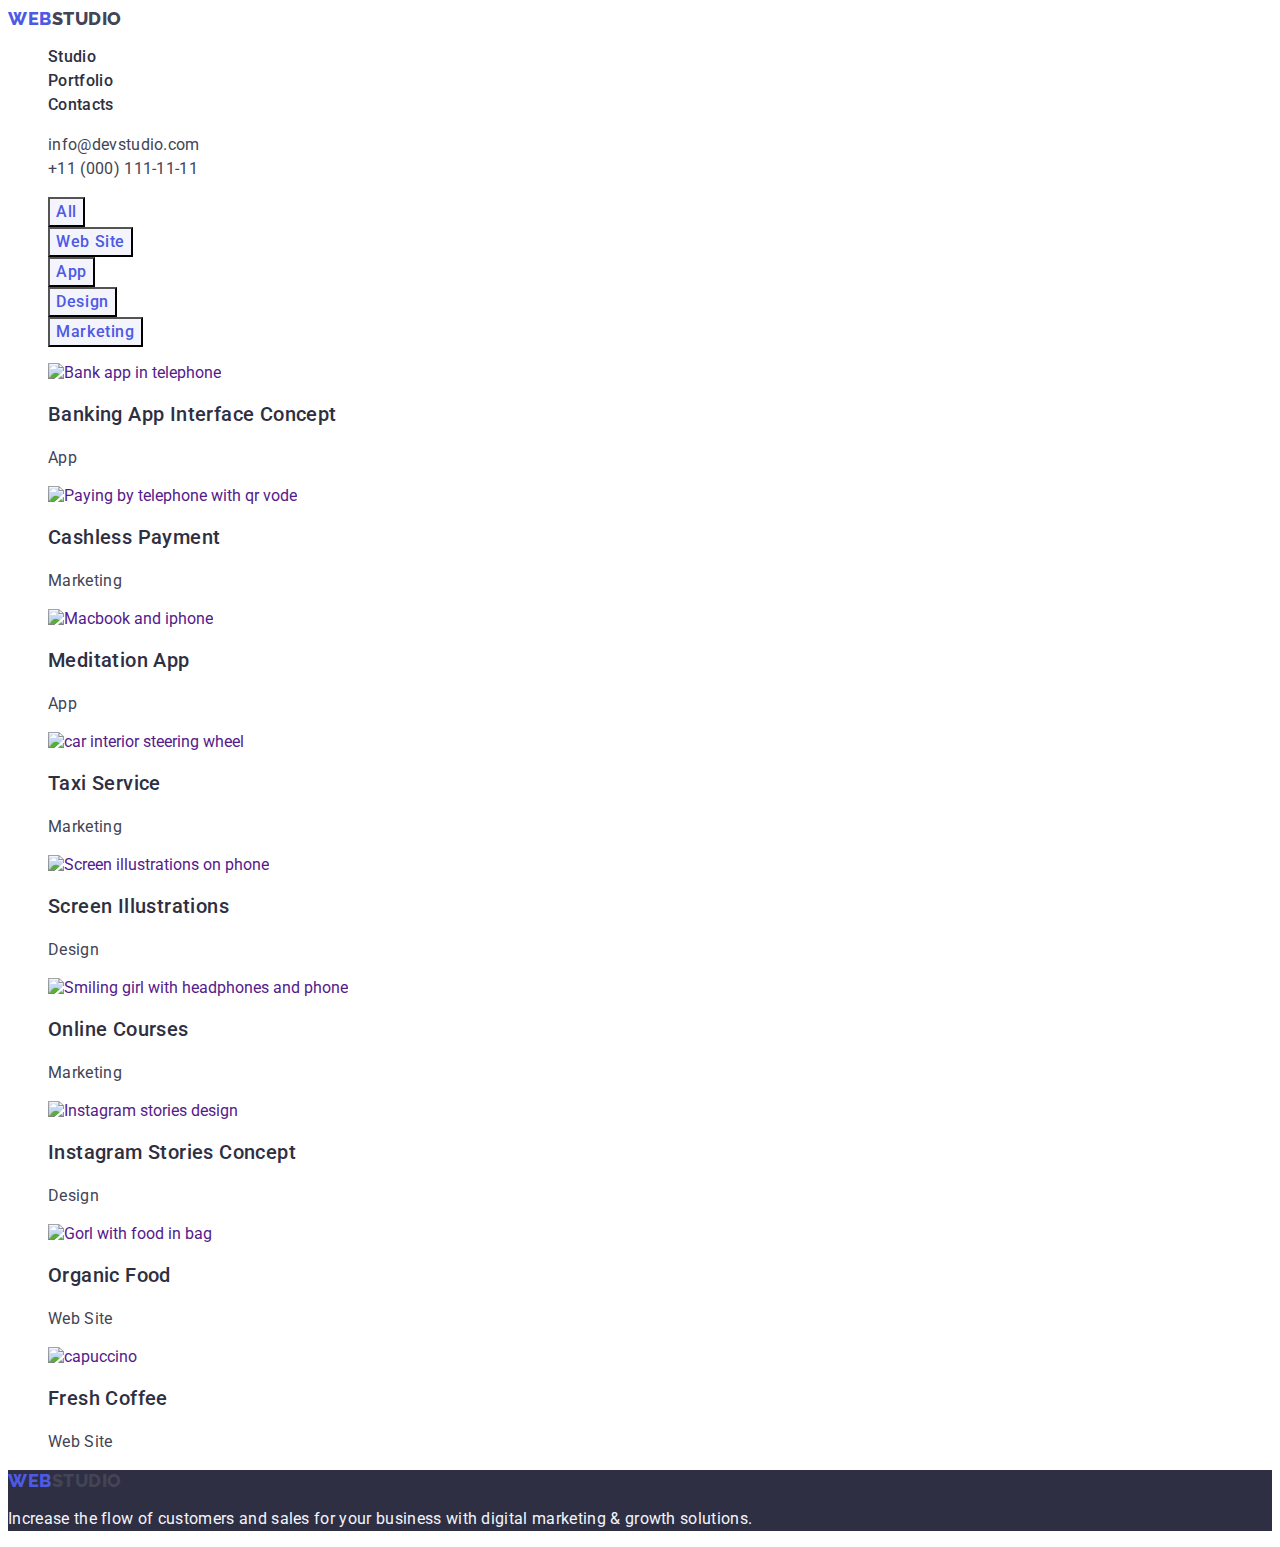
==== portfolio.html @ a7f802da "final index.html" ====
<!DOCTYPE html>
<html lang="en">
  <head>
    <meta charset="UTF-8" />
    <meta http-equiv="X-UA-Compatible" content="IE=edge" />
    <meta name="viewport" content="width=device-width, initial-scale=1.0" />
    <link rel="preconnect" href="https://fonts.googleapis.com" />
    <link rel="preconnect" href="https://fonts.gstatic.com" crossorigin />
    <link
      href="https://fonts.googleapis.com/css2?family=Raleway:wght@800&family=Roboto:wght@400;500;700;900&display=swap"
      rel="stylesheet"
    />
    <title>WebStudio</title>
    <link rel="stylesheet" href="./css/styles.css" />
  </head>

  <body class="body">
    <header class="header">
      <nav class="header-nav">
        <a class="header-nav-logo logo link" href="./index.html"
          >Web<span class="alt-logo">Studio</span></a
        >
        <ul class="header-nav-list list">
          <li>
            <a class="header-nav-item link" href="./index.html">Studio</a>
          </li>
          <li>
            <a class="header-nav-item link" href="./portfolio.html"
              >Portfolio</a
            >
          </li>
          <li><a class="header-nav-item link" href="">Contacts</a></li>
        </ul>
      </nav>
      <address class="contacts">
        <ul class="contacts-list list">
          <li>
            <a
              class="contacts-list-item link text"
              href="mailto:info@devstudio.com"
              >info@devstudio.com</a
            >
          </li>
          <li>
            <a class="contacts-list-item link text" href="tel:+110001111111"
              >+11 (000) 111-11-11</a
            >
          </li>
        </ul>
      </address>
    </header>

    <!--MAIN SECTION-->
    <main class="portfolio-main">
      <section class="portfolio-hero">
        <h1 hidden>Portfolio</h1>
        <ul class="btns-list list">
          <li class="btns-list-item">
            <button class="btns-list-btn" type="button">All</button>
          </li>
          <li class="btns-list-item">
            <button class="btns-list-btn" type="button">Web Site</button>
          </li>
          <li class="btns-list-item">
            <button class="btns-list-btn" type="button">App</button>
          </li>
          <li class="btns-list-item">
            <button class="btns-list-btn" type="button">Design</button>
          </li>
          <li class="btns-list-item">
            <button class="btns-list-btn" type="button">Marketing</button>
          </li>
        </ul>
        <ul class="project-list list">
          <li class="project-list-item">
            <a class="project-link link" href="">
              <img
                class="project-img"
                src="./images/prtf-01.jpg"
                alt="Bank app in telephone"
                width="360"
              />
              <h3 class="project-title title">Banking App Interface Concept</h3>
              <p class="project-text text">App</p></a
            >
          </li>
          <li class="project-list-item">
            <a class="project-link link" href="">
              <img
                class="project-img"
                src="./images/prtf-02.jpg"
                alt="Paying by telephone with qr vode"
                width="360"
              />
              <h3 class="project-title title">Cashless Payment</h3>
              <p class="project-text text">Marketing</p></a
            >
          </li>
          <li class="project-list-item">
            <a class="project-link link" href="">
              <img
                class="project-img"
                src="./images/prtf-03.jpg"
                alt="Macbook and iphone"
                width="360"
              />
              <h3 class="project-title title">Meditation App</h3>
              <p class="project-text text">App</p></a
            >
          </li>
          <li class="project-list-item">
            <a class="project-link link" href="">
              <img
                class="project-img"
                src="./images/prtf-04.jpg"
                alt="car interior steering wheel"
                width="360"
              />
              <h3 class="project-title title">Taxi Service</h3>
              <p class="project-text text">Marketing</p></a
            >
          </li>
          <li class="project-list-item">
            <a class="project-link link" href="">
              <img
                class="project-img"
                src="./images/prtf-05.jpg"
                alt="Screen illustrations on phone"
                width="360"
              />
              <h3 class="project-title title">Screen Illustrations</h3>
              <p class="project-text text">Design</p></a
            >
          </li>
          <li class="project-list-item">
            <a class="project-link link" href="">
              <img
                class="project-img"
                src="./images/prtf-06.jpg"
                alt="Smiling girl with headphones and phone"
                width="360"
              />
              <h3 class="project-title title">Online Courses</h3>
              <p class="project-text text">Marketing</p></a
            >
          </li>
          <li class="project-list-item">
            <a class="project-link link" href="">
              <img
                class="project-img"
                src="./images/prtf-07.jpg"
                alt="Instagram stories design"
                width="360"
              />
              <h3 class="project-title title">Instagram Stories Concept</h3>
              <p class="project-text text">Design</p></a
            >
          </li>
          <li class="project-list-item">
            <a class="project-link link" href="">
              <img
                class="project-img"
                src="./images/prtf-08.jpg"
                alt="Gorl with food in bag"
                width="360"
              />
              <h3 class="project-title title">Organic Food</h3>
              <p class="project-text text">Web Site</p></a
            >
          </li>
          <li class="project-list-item">
            <a class="project-link link" href="">
              <img
                class="project-img"
                src="./images/prtf-09.jpg"
                alt="capuccino"
                width="360"
              />
              <h3 class="project-title title">Fresh Coffee</h3>
              <p class="project-text text">Web Site</p></a
            >
          </li>
        </ul>
      </section>
    </main>

    <footer class="footer">
      <a class="footer-logo logo link" href="./index.html"
        >Web<span class="alt-logo">Studio</span></a
      >
      <p class="footer-text text">
        Increase the flow of customers and sales for your business with digital
        marketing & growth solutions.
      </p>
    </footer>
  </body>
</html>
---- css/styles.css ----
:root {
    --main-text:#434455;
    --title:#2E2F42
}   

.link {
    text-decoration: none;
}

.list {
    list-style-type: none;
}

.text {
font-size: 16px;
line-height: 1.5;
letter-spacing: 0.02em;
color: var(--main-text); 
font-style: normal;
}

.body {
font-family: "Roboto", sans-serif;
color: var(--main-text);
background-color: #FFFFFF;
}

/**--------------HEADER-----------------*/

.header {
}

.header-nav {
}

.logo {
font-family: "Raleway", sans-serif;
Font style: ExtraBold;
font-size: 18px;
font-weight: 800;
Line-height: 1.17;
letter-spacing: 0.03em;
color:#4D5AE5;
text-transform: uppercase;
}

.alt-logo {
color: var(--main-text);
}

.header-nav-logo {

}

.header-nav-list {

}
.header-nav-item {
font-weight: 500;
font-size: 16px;
line-height: 1.5;
letter-spacing: 0.02em;
color: #2e2f42;
}

.header-nav-item:hover {
color: #404bbf;
}

.header-nav-item:focus {
color: #404bbf;
}

.contacts {
font-style: normal;
}
.contacts-list {

}

.contacts-list-item.link:hover {
color:#404bbf;
}

.contacts-list-item.link:focus {
color:#404bbf;
}

/*?----------MAIN-HERO------------*/
.main {

}
.hero {
background-color: #2e2f42;
}
.hero-title {
font-weight: 700;
font-size: 56px;
line-height: 1.07;
letter-spacing: 0.02em;
color: #FFFFFF;
text-align: center;

}

.hero-btn {
font-family: "Roboto", sans-serif;
font-style: normal;
font-weight: 500;
font-size: 16px;
line-height: 1.5;
letter-spacing: 0.04em;
color: #FFFFFF;
background-color: #4D5AE5;
cursor: pointer;
}

.hero-btn:focus {
background-color: #404BBF;
}

.hero-btn:hover {
background-color: #404BBF;
}


/*!----------FEATURES----------*/

.features {
}
.features-list {
}
.header-nav-item {
}
.title {
    font-weight: 500;
font-size: 20px;
line-height: 1.2;
letter-spacing: 0.02em;
color: var(--title);
}
.features-text {
}

/*?--------------INFO--------------*/

.info {
}
.info-title {
    font-weight: 700;
font-size: 36px;
line-height: 1.11;
text-align: center;
letter-spacing: 0.02em;
text-transform: capitalize;
color: var(--title); 

}
.info-list {
}
.info-list-item {
}
.info-list-img {
}

/*!-------------TEAM--------------*/

.team {
    background-color: #F4F4FD
}
.team-title {
}
.info-title {
}
.team-list {
    background-color: #FFFFFF
}
.team-list-item {
}
.team-list-img {
}
.team-list-title {
    text-align: center;
}
.team-list-text {
    text-align: center;
}
/*?----------FOOTER----------*/

.footer {
    background-color: var(--title);
}
.footer-text {
color: #F4F4FD;
}

/*!---------------PORTFOLIO-----------*/

.portfolio-main {
    background-color: #FFFFFF;
}
.portfolio-hero {
}
.btns-list {
}
.list {
}
.btns-list-item {
}
.btns-list-btn {
  font-family: "Roboto", sans-serif;
font-style: normal;
font-weight: 500;
font-size: 16px;
line-height: 1.5;
text-align: center;
letter-spacing: 0.04em;
color: #4D5AE5;
background-color: #F4F4FD;
cursor: pointer;
}

.btns-list-btn:hover:hover {
   color: #FFFFFF;
   background-color: #404BBF;
}

.btns-list-btn:focus {
   color: #FFFFFF;
   background-color: #404BBF;
}

.project-list {
}
.project-list-item {
}
.project-link {
}
.link {
}
.project-img {
}
.project-title {
}
.project-text {
}
.text {
}
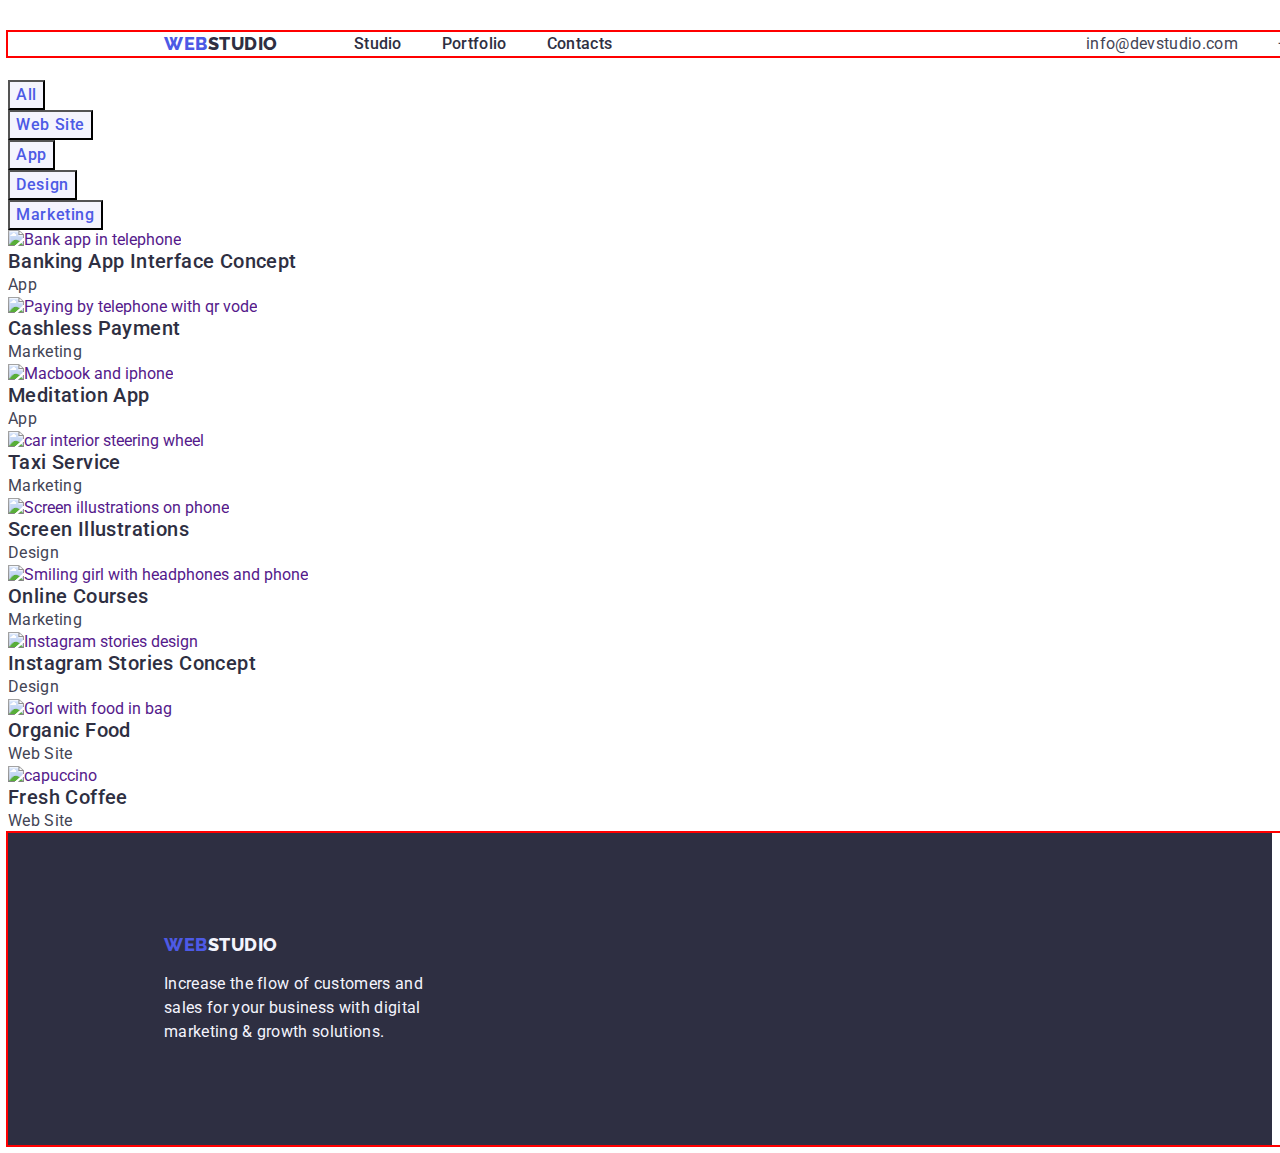
==== commit cb42262f: "Addet divs" ====
--- a/portfolio.html
+++ b/portfolio.html
@@ -16,38 +16,40 @@
 
   <body class="body">
     <header class="header">
-      <nav class="header-nav">
-        <a class="header-nav-logo logo link" href="./index.html"
-          >Web<span class="alt-logo">Studio</span></a
-        >
-        <ul class="header-nav-list list">
-          <li>
-            <a class="header-nav-item link" href="./index.html">Studio</a>
-          </li>
-          <li>
-            <a class="header-nav-item link" href="./portfolio.html"
-              >Portfolio</a
-            >
-          </li>
-          <li><a class="header-nav-item link" href="">Contacts</a></li>
-        </ul>
-      </nav>
-      <address class="contacts">
-        <ul class="contacts-list list">
-          <li>
-            <a
-              class="contacts-list-item link text"
-              href="mailto:info@devstudio.com"
-              >info@devstudio.com</a
-            >
-          </li>
-          <li>
-            <a class="contacts-list-item link text" href="tel:+110001111111"
-              >+11 (000) 111-11-11</a
-            >
-          </li>
-        </ul>
-      </address>
+      <div class="container header-container">
+        <nav class="header-nav">
+          <a class="header-nav-logo logo link" href="./index.html"
+            >Web<span class="alt-logo">Studio</span></a
+          >
+          <ul class="header-nav-list list">
+            <li>
+              <a class="header-nav-item link" href="./index.html">Studio</a>
+            </li>
+            <li>
+              <a class="header-nav-item link" href="./portfolio.html"
+                >Portfolio</a
+              >
+            </li>
+            <li><a class="header-nav-item link" href="">Contacts</a></li>
+          </ul>
+        </nav>
+        <address class="contacts">
+          <ul class="contacts-list list">
+            <li>
+              <a
+                class="contacts-list-item link text"
+                href="mailto:info@devstudio.com"
+                >info@devstudio.com</a
+              >
+            </li>
+            <li>
+              <a class="contacts-list-item link text" href="tel:+110001111111"
+                >+11 (000) 111-11-11</a
+              >
+            </li>
+          </ul>
+        </address>
+      </div>
     </header>
 
     <!--MAIN SECTION-->
@@ -80,7 +82,7 @@
                 alt="Bank app in telephone"
                 width="360"
               />
-              <h3 class="project-title title">Banking App Interface Concept</h3>
+              <h2 class="project-title title">Banking App Interface Concept</h2>
               <p class="project-text text">App</p></a
             >
           </li>
@@ -92,7 +94,7 @@
                 alt="Paying by telephone with qr vode"
                 width="360"
               />
-              <h3 class="project-title title">Cashless Payment</h3>
+              <h2 class="project-title title">Cashless Payment</h2>
               <p class="project-text text">Marketing</p></a
             >
           </li>
@@ -104,7 +106,7 @@
                 alt="Macbook and iphone"
                 width="360"
               />
-              <h3 class="project-title title">Meditation App</h3>
+              <h2 class="project-title title">Meditation App</h2>
               <p class="project-text text">App</p></a
             >
           </li>
@@ -116,7 +118,7 @@
                 alt="car interior steering wheel"
                 width="360"
               />
-              <h3 class="project-title title">Taxi Service</h3>
+              <h2 class="project-title title">Taxi Service</h2>
               <p class="project-text text">Marketing</p></a
             >
           </li>
@@ -128,7 +130,7 @@
                 alt="Screen illustrations on phone"
                 width="360"
               />
-              <h3 class="project-title title">Screen Illustrations</h3>
+              <h2 class="project-title title">Screen Illustrations</h2>
               <p class="project-text text">Design</p></a
             >
           </li>
@@ -140,7 +142,7 @@
                 alt="Smiling girl with headphones and phone"
                 width="360"
               />
-              <h3 class="project-title title">Online Courses</h3>
+              <h2 class="project-title title">Online Courses</h2>
               <p class="project-text text">Marketing</p></a
             >
           </li>
@@ -152,7 +154,7 @@
                 alt="Instagram stories design"
                 width="360"
               />
-              <h3 class="project-title title">Instagram Stories Concept</h3>
+              <h2 class="project-title title">Instagram Stories Concept</h2>
               <p class="project-text text">Design</p></a
             >
           </li>
@@ -164,7 +166,7 @@
                 alt="Gorl with food in bag"
                 width="360"
               />
-              <h3 class="project-title title">Organic Food</h3>
+              <h2 class="project-title title">Organic Food</h2>
               <p class="project-text text">Web Site</p></a
             >
           </li>
@@ -176,7 +178,7 @@
                 alt="capuccino"
                 width="360"
               />
-              <h3 class="project-title title">Fresh Coffee</h3>
+              <h2 class="project-title title">Fresh Coffee</h2>
               <p class="project-text text">Web Site</p></a
             >
           </li>
@@ -185,13 +187,15 @@
     </main>
 
     <footer class="footer">
-      <a class="footer-logo logo link" href="./index.html"
-        >Web<span class="alt-logo">Studio</span></a
-      >
-      <p class="footer-text text">
-        Increase the flow of customers and sales for your business with digital
-        marketing & growth solutions.
-      </p>
+      <div class="container footer-container">
+        <a class="footer-logo logo link" href="./index.html"
+          >Web<span class="alt-logo-footer">Studio</span></a
+        >
+        <p class="footer-text text">
+          Increase the flow of customers and sales for your business with
+          digital marketing & growth solutions.
+        </p>
+      </div>
     </footer>
   </body>
 </html>
--- a/css/styles.css
+++ b/css/styles.css
@@ -19,18 +19,55 @@
 font-style: normal;
 }
 
-.body {
+.container {
+    width: 100%;
+    max-width: 1440px;
+    padding-left: 156px;
+    padding-right: 156px;
+    margin: 0 auto;
+    outline: 2px solid red;
+}
+
+body {
 font-family: "Roboto", sans-serif;
 color: var(--main-text);
 background-color: #FFFFFF;
 }
 
+p, 
+h1, 
+h2, 
+h3, 
+h4, 
+h5, 
+h6 {
+    margin-top: 0;
+    margin-bottom: 0;
+}
+
+ul {
+    margin-top: 0;
+    margin-bottom: 0;
+    padding-left: 0;
+}
+
 /**--------------HEADER-----------------*/
 
 .header {
+padding-top: 24px;
+padding-bottom: 24px;
+
 }
 
 .header-nav {
+    display: flex; 
+    align-items: center;
+    flex-grow: 1;
+}
+
+.header-container {
+    display: flex;
+    align-items: center;
 }
 
 .logo {
@@ -45,15 +82,16 @@
 }
 
 .alt-logo {
-color: var(--main-text);
+color: #2e2f42;
 }
 
 .header-nav-logo {
-
+padding-right: 76px;
 }
 
 .header-nav-list {
-
+display: flex;
+gap: 40px;
 }
 .header-nav-item {
 font-weight: 500;
@@ -75,7 +113,8 @@
 font-style: normal;
 }
 .contacts-list {
-
+display: flex;
+gap: 40px;
 }
 
 .contacts-list-item.link:hover {
@@ -90,8 +129,21 @@
 .main {
 
 }
+
+.main-container {
+width: 100%;
+max-width: 1440px;
+height: 600px;
+display: flex;
+align-items: center;
+justify-content: center;
+flex-direction: column;
+gap: 48px;
+background-color: #2e2f42;
+}
+
 .hero {
-background-color: #2e2f42;
+
 }
 .hero-title {
 font-weight: 700;
@@ -100,7 +152,7 @@
 letter-spacing: 0.02em;
 color: #FFFFFF;
 text-align: center;
-
+width: 496px;
 }
 
 .hero-btn {
@@ -113,6 +165,7 @@
 color: #FFFFFF;
 background-color: #4D5AE5;
 cursor: pointer;
+padding: 16px 32px;
 }
 
 .hero-btn:focus {
@@ -128,7 +181,16 @@
 
 .features {
 }
+
+.features-container {
+   
+}
+
 .features-list {
+     display: flex;
+     gap: 24px;
+     padding-top: 120px;
+     padding-bottom: 120px;
 }
 .header-nav-item {
 }
@@ -157,6 +219,10 @@
 
 }
 .info-list {
+    display: flex;
+    gap: 24px ;
+    padding-top: 72px;
+    padding-bottom: 120px;
 }
 .info-list-item {
 }
@@ -168,30 +234,57 @@
 .team {
     background-color: #F4F4FD
 }
+
+.team-container {
+
+}
+
 .team-title {
-}
-.info-title {
-}
+    padding-top: 120px;
+}
+
 .team-list {
-    background-color: #FFFFFF
+    display: flex;
+    gap: 24px;
+    padding-top: 72px;
+    padding-bottom: 120px;
 }
 .team-list-item {
+    background-color: #FFFFFF;
 }
 .team-list-img {
 }
 .team-list-title {
     text-align: center;
+    padding-top: 32px;
+    padding-bottom: 8px;
 }
 .team-list-text {
     text-align: center;
+    padding-bottom: 32px;
 }
 /*?----------FOOTER----------*/
 
 .footer {
     background-color: var(--title);
 }
+
+.footer-container {
+height: 312px;
+display: flex;
+flex-direction: column;
+align-items: flex-start;
+justify-content: center;
+gap: 16px;
+}
+
 .footer-text {
 color: #F4F4FD;
+width: 264px;
+}
+
+.alt-logo-footer {
+    color: #F4F4FD;
 }
 
 /*!---------------PORTFOLIO-----------*/
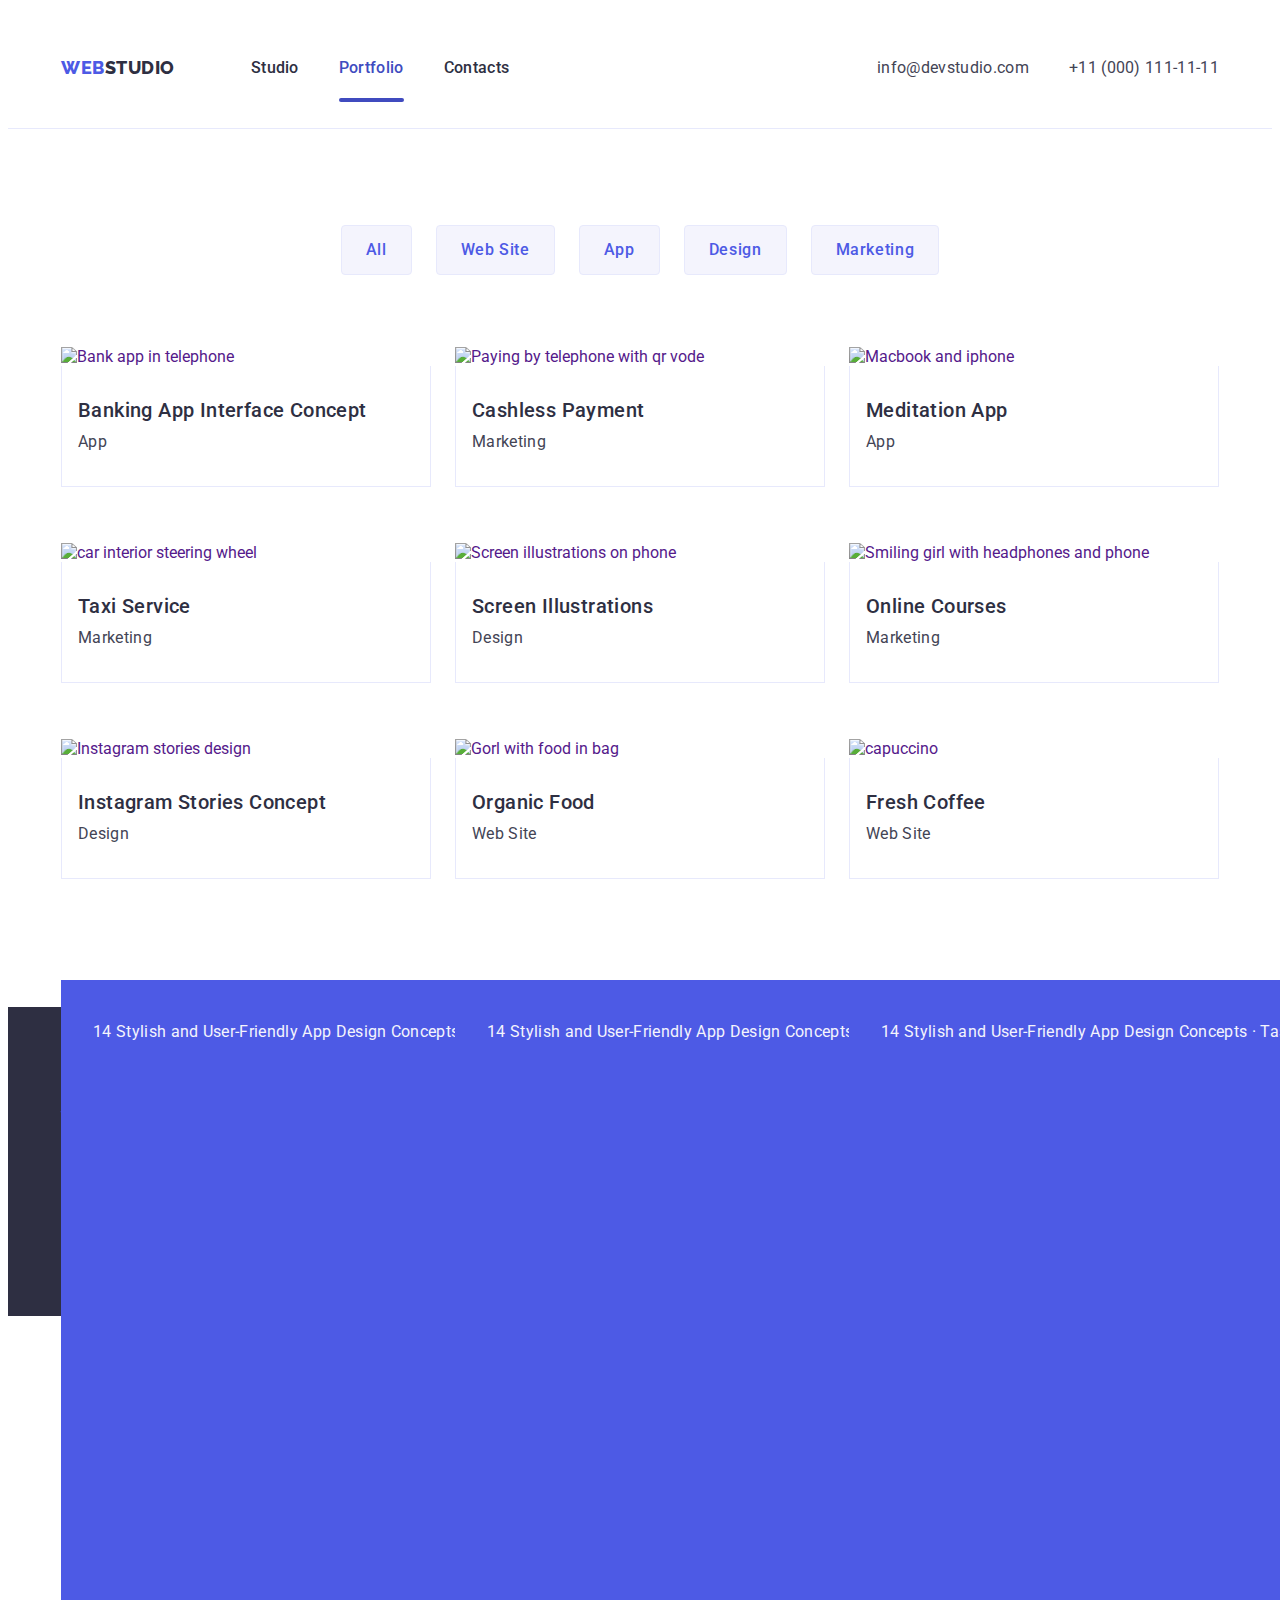
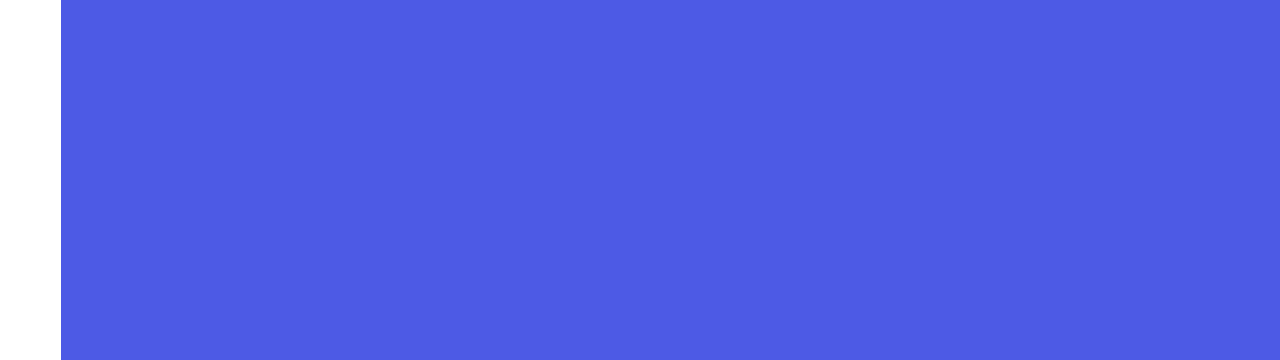
==== commit 7730323c: "ver 1" ====
--- a/portfolio.html
+++ b/portfolio.html
@@ -11,6 +11,13 @@
       rel="stylesheet"
     />
     <title>WebStudio</title>
+    <link
+      rel="stylesheet"
+      href="https://cdnjs.cloudflare.com/ajax/libs/modern-normalize/2.0.0/modern-normalize.min.css"
+      integrity="sha512-4xo8blKMVCiXpTaLzQSLSw3KFOVPWhm/TRtuPVc4WG6kUgjH6J03IBuG7JZPkcWMxJ5huwaBpOpnwYElP/m6wg=="
+      crossorigin="anonymous"
+      referrerpolicy="no-referrer"
+    />
     <link rel="stylesheet" href="./css/styles.css" />
   </head>
 
@@ -26,7 +33,7 @@
               <a class="header-nav-item link" href="./index.html">Studio</a>
             </li>
             <li>
-              <a class="header-nav-item link" href="./portfolio.html"
+              <a class="header-nav-item link current" href="./portfolio.html"
                 >Portfolio</a
               >
             </li>
@@ -55,146 +62,264 @@
     <!--MAIN SECTION-->
     <main class="portfolio-main">
       <section class="portfolio-hero">
-        <h1 hidden>Portfolio</h1>
-        <ul class="btns-list list">
-          <li class="btns-list-item">
-            <button class="btns-list-btn" type="button">All</button>
-          </li>
-          <li class="btns-list-item">
-            <button class="btns-list-btn" type="button">Web Site</button>
-          </li>
-          <li class="btns-list-item">
-            <button class="btns-list-btn" type="button">App</button>
-          </li>
-          <li class="btns-list-item">
-            <button class="btns-list-btn" type="button">Design</button>
-          </li>
-          <li class="btns-list-item">
-            <button class="btns-list-btn" type="button">Marketing</button>
-          </li>
-        </ul>
-        <ul class="project-list list">
-          <li class="project-list-item">
-            <a class="project-link link" href="">
-              <img
-                class="project-img"
-                src="./images/prtf-01.jpg"
-                alt="Bank app in telephone"
-                width="360"
-              />
-              <h2 class="project-title title">Banking App Interface Concept</h2>
-              <p class="project-text text">App</p></a
-            >
-          </li>
-          <li class="project-list-item">
-            <a class="project-link link" href="">
-              <img
-                class="project-img"
-                src="./images/prtf-02.jpg"
-                alt="Paying by telephone with qr vode"
-                width="360"
-              />
-              <h2 class="project-title title">Cashless Payment</h2>
-              <p class="project-text text">Marketing</p></a
-            >
-          </li>
-          <li class="project-list-item">
-            <a class="project-link link" href="">
-              <img
-                class="project-img"
-                src="./images/prtf-03.jpg"
-                alt="Macbook and iphone"
-                width="360"
-              />
-              <h2 class="project-title title">Meditation App</h2>
-              <p class="project-text text">App</p></a
-            >
-          </li>
-          <li class="project-list-item">
-            <a class="project-link link" href="">
-              <img
-                class="project-img"
-                src="./images/prtf-04.jpg"
-                alt="car interior steering wheel"
-                width="360"
-              />
-              <h2 class="project-title title">Taxi Service</h2>
-              <p class="project-text text">Marketing</p></a
-            >
-          </li>
-          <li class="project-list-item">
-            <a class="project-link link" href="">
-              <img
-                class="project-img"
-                src="./images/prtf-05.jpg"
-                alt="Screen illustrations on phone"
-                width="360"
-              />
-              <h2 class="project-title title">Screen Illustrations</h2>
-              <p class="project-text text">Design</p></a
-            >
-          </li>
-          <li class="project-list-item">
-            <a class="project-link link" href="">
-              <img
-                class="project-img"
-                src="./images/prtf-06.jpg"
-                alt="Smiling girl with headphones and phone"
-                width="360"
-              />
-              <h2 class="project-title title">Online Courses</h2>
-              <p class="project-text text">Marketing</p></a
-            >
-          </li>
-          <li class="project-list-item">
-            <a class="project-link link" href="">
-              <img
-                class="project-img"
-                src="./images/prtf-07.jpg"
-                alt="Instagram stories design"
-                width="360"
-              />
-              <h2 class="project-title title">Instagram Stories Concept</h2>
-              <p class="project-text text">Design</p></a
-            >
-          </li>
-          <li class="project-list-item">
-            <a class="project-link link" href="">
-              <img
-                class="project-img"
-                src="./images/prtf-08.jpg"
-                alt="Gorl with food in bag"
-                width="360"
-              />
-              <h2 class="project-title title">Organic Food</h2>
-              <p class="project-text text">Web Site</p></a
-            >
-          </li>
-          <li class="project-list-item">
-            <a class="project-link link" href="">
-              <img
-                class="project-img"
-                src="./images/prtf-09.jpg"
-                alt="capuccino"
-                width="360"
-              />
-              <h2 class="project-title title">Fresh Coffee</h2>
-              <p class="project-text text">Web Site</p></a
-            >
-          </li>
-        </ul>
+        <div class="container portfolio-container">
+          <h1 class="visually-hidden">Portfolio</h1>
+          <ul class="btns-list list">
+            <li class="btns-list-item">
+              <button class="btns-list-btn" type="button">All</button>
+            </li>
+            <li class="btns-list-item">
+              <button class="btns-list-btn" type="button">Web Site</button>
+            </li>
+            <li class="btns-list-item">
+              <button class="btns-list-btn" type="button">App</button>
+            </li>
+            <li class="btns-list-item">
+              <button class="btns-list-btn" type="button">Design</button>
+            </li>
+            <li class="btns-list-item">
+              <button class="btns-list-btn" type="button">Marketing</button>
+            </li>
+          </ul>
+
+          <ul class="project-list list">
+            <li class="project-list-item">
+              <a class="project-link link" href="">
+                <div class="project-block">
+                  <img
+                    class="project-img"
+                    src="./images/prtf-01.jpg"
+                    alt="Bank app in telephone"
+                    width="360"
+                  />
+                  <p class="app-text">
+                    14 Stylish and User-Friendly App Design Concepts · Task
+                    Manager App · Calorie Tracker App · Exotic Fruit Ecommerce
+                    App · Cloud Storage App
+                  </p>
+                </div>
+                <div class="project-card">
+                  <h2 class="project-title title">
+                    Banking App Interface Concept
+                  </h2>
+                  <p class="project-text text">App</p>
+                </div></a
+              >
+            </li>
+            <li class="project-list-item">
+              <a class="project-link link" href="">
+                <div class="project-block">
+                  <img
+                    class="project-img"
+                    src="./images/prtf-02.jpg"
+                    alt="Paying by telephone with qr vode"
+                    width="360"
+                  />
+                  <p class="app-text">
+                    14 Stylish and User-Friendly App Design Concepts · Task
+                    Manager App · Calorie Tracker App · Exotic Fruit Ecommerce
+                    App · Cloud Storage App
+                  </p>
+                </div>
+                <div class="project-card">
+                  <h2 class="project-title title">Cashless Payment</h2>
+                  <p class="project-text text">Marketing</p>
+                </div></a
+              >
+            </li>
+            <li class="project-list-item">
+              <a class="project-link link" href="">
+                <div class="project-block">
+                  <img
+                    class="project-img"
+                    src="./images/prtf-03.jpg"
+                    alt="Macbook and iphone"
+                    width="360"
+                  />
+                  <p class="app-text">
+                    14 Stylish and User-Friendly App Design Concepts · Task
+                    Manager App · Calorie Tracker App · Exotic Fruit Ecommerce
+                    App · Cloud Storage App
+                  </p>
+                </div>
+                <div class="project-card">
+                  <h2 class="project-title title">Meditation App</h2>
+                  <p class="project-text text">App</p>
+                </div></a
+              >
+            </li>
+            <li class="project-list-item">
+              <a class="project-link link" href="">
+                <div class="project-block">
+                  <img
+                    class="project-img"
+                    src="./images/prtf-04.jpg"
+                    alt="car interior steering wheel"
+                    width="360"
+                  />
+                  <p class="app-text">
+                    14 Stylish and User-Friendly App Design Concepts · Task
+                    Manager App · Calorie Tracker App · Exotic Fruit Ecommerce
+                    App · Cloud Storage App
+                  </p>
+                </div>
+                <div class="project-card">
+                  <h2 class="project-title title">Taxi Service</h2>
+                  <p class="project-text text">Marketing</p>
+                </div></a
+              >
+            </li>
+            <li class="project-list-item">
+              <a class="project-link link" href="">
+                <div class="project-block">
+                  <img
+                    class="project-img"
+                    src="./images/prtf-05.jpg"
+                    alt="Screen illustrations on phone"
+                    width="360"
+                  />
+                  <p class="app-text">
+                    14 Stylish and User-Friendly App Design Concepts · Task
+                    Manager App · Calorie Tracker App · Exotic Fruit Ecommerce
+                    App · Cloud Storage App
+                  </p>
+                </div>
+                <div class="project-card">
+                  <h2 class="project-title title">Screen Illustrations</h2>
+                  <p class="project-text text">Design</p>
+                </div></a
+              >
+            </li>
+            <li class="project-list-item">
+              <a class="project-link link" href="">
+                <div class="project-block">
+                  <img
+                    class="project-img"
+                    src="./images/prtf-06.jpg"
+                    alt="Smiling girl with headphones and phone"
+                    width="360"
+                  />
+                  <p class="app-text">
+                    14 Stylish and User-Friendly App Design Concepts · Task
+                    Manager App · Calorie Tracker App · Exotic Fruit Ecommerce
+                    App · Cloud Storage App
+                  </p>
+                </div>
+                <div class="project-card">
+                  <h2 class="project-title title">Online Courses</h2>
+                  <p class="project-text text">Marketing</p>
+                </div></a
+              >
+            </li>
+            <li class="project-list-item">
+              <a class="project-link link" href="">
+                <div class="project-block">
+                  <img
+                    class="project-img"
+                    src="./images/prtf-07.jpg"
+                    alt="Instagram stories design"
+                    width="360"
+                  />
+                  <p class="app-text">
+                    14 Stylish and User-Friendly App Design Concepts · Task
+                    Manager App · Calorie Tracker App · Exotic Fruit Ecommerce
+                    App · Cloud Storage App
+                  </p>
+                </div>
+                <div class="project-card">
+                  <h2 class="project-title title">Instagram Stories Concept</h2>
+                  <p class="project-text text">Design</p>
+                </div></a
+              >
+            </li>
+            <li class="project-list-item">
+              <a class="project-link link" href="">
+                <div class="project-block">
+                  <img
+                    class="project-img"
+                    src="./images/prtf-08.jpg"
+                    alt="Gorl with food in bag"
+                    width="360"
+                  />
+                  <p class="app-text">
+                    14 Stylish and User-Friendly App Design Concepts · Task
+                    Manager App · Calorie Tracker App · Exotic Fruit Ecommerce
+                    App · Cloud Storage App
+                  </p>
+                </div>
+                <div class="project-card">
+                  <h2 class="project-title title">Organic Food</h2>
+                  <p class="project-text text">Web Site</p>
+                </div></a
+              >
+            </li>
+            <li class="project-list-item">
+              <a class="project-link link" href="">
+                <div class="project-block">
+                  <img
+                    class="project-img"
+                    src="./images/prtf-09.jpg"
+                    alt="capuccino"
+                    width="360"
+                  />
+                  <p class="app-text">
+                    14 Stylish and User-Friendly App Design Concepts · Task
+                    Manager App · Calorie Tracker App · Exotic Fruit Ecommerce
+                    App · Cloud Storage App
+                  </p>
+                </div>
+                <div class="project-card">
+                  <h2 class="project-title title">Fresh Coffee</h2>
+                  <p class="project-text text">Web Site</p>
+                </div></a
+              >
+            </li>
+          </ul>
+        </div>
       </section>
     </main>
 
     <footer class="footer">
       <div class="container footer-container">
-        <a class="footer-logo logo link" href="./index.html"
-          >Web<span class="alt-logo-footer">Studio</span></a
-        >
-        <p class="footer-text text">
-          Increase the flow of customers and sales for your business with
-          digital marketing & growth solutions.
-        </p>
+        <div class="footer-box">
+          <a class="footer-logo logo link" href="./index.html"
+            >Web<span class="alt-logo-footer">Studio</span></a
+          >
+          <p class="footer-text text">
+            Increase the flow of customers and sales for your business with
+            digital marketing & growth solutions.
+          </p>
+        </div>
+        <div class="social-footer">
+          <p class="social-footer-paragraph">Social media</p>
+          <ul class="footer-list list">
+            <li class="footer-list-item">
+              <a class="footer-list-link" href="">
+                <svg class="footer-icon" height="24" width="24">
+                  <use href="./images/icons.svg#icon-instagram"></use>
+                </svg>
+              </a>
+            </li>
+            <li class="footer-list-item">
+              <a class="footer-list-link" href=""
+                ><svg class="footer-icon" height="24" width="24">
+                  <use href="./images/icons.svg#icon-twitter"></use></svg
+              ></a>
+            </li>
+            <li class="footer-list-item">
+              <a class="footer-list-link" href=""
+                ><svg class="footer-icon" height="24" width="24">
+                  <use href="./images/icons.svg#icon-facebook"></use></svg
+              ></a>
+            </li>
+            <li class="footer-list-item">
+              <a class="footer-list-link" href=""
+                ><svg class="footer-icon" height="24" width="24">
+                  <use href="./images/icons.svg#icon-linkedin"></use></svg
+              ></a>
+            </li>
+          </ul>
+        </div>
       </div>
     </footer>
   </body>
--- a/css/styles.css
+++ b/css/styles.css
@@ -1,6 +1,7 @@
 :root {
     --main-text:#434455;
-    --title:#2E2F42
+    --title: #2E2F42;
+    --btn-color: #e7e9fc;
 }   
 
 .link {
@@ -20,12 +21,23 @@
 }
 
 .container {
-    width: 100%;
-    max-width: 1440px;
-    padding-left: 156px;
-    padding-right: 156px;
-    margin: 0 auto;
-    outline: 2px solid red;
+    width: 1158px;
+  margin: 0 auto;
+  padding-right: 15px;
+  padding-left: 15px;
+}
+.visually-hidden {
+  position: absolute;
+  width: 1px;
+  height: 1px;
+  margin: -1px;
+  border: 0;
+  padding: 0;
+  
+  white-space: nowrap;
+  clip-path: inset(100%);
+  clip: rect(0 0 0 0);
+  overflow: hidden;
 }
 
 body {
@@ -51,12 +63,15 @@
     padding-left: 0;
 }
 
+img {
+    display: block;
+}
+
 /**--------------HEADER-----------------*/
 
 .header {
-padding-top: 24px;
-padding-bottom: 24px;
-
+padding: 24px 0;
+border-bottom: 1px solid #E7E9FC;
 }
 
 .header-nav {
@@ -86,12 +101,13 @@
 }
 
 .header-nav-logo {
-padding-right: 76px;
+margin-right: 76px;
 }
 
 .header-nav-list {
 display: flex;
 gap: 40px;
+padding: 24px 0 24px;
 }
 .header-nav-item {
 font-weight: 500;
@@ -99,14 +115,29 @@
 line-height: 1.5;
 letter-spacing: 0.02em;
 color: #2e2f42;
-}
-
-.header-nav-item:hover {
-color: #404bbf;
-}
-
+padding: 24px 0 24px;
+}
+
+.header-nav-item:hover,
 .header-nav-item:focus {
 color: #404bbf;
+}
+
+.current {
+    position: relative;
+    color: #404bbf;
+}
+
+.current::after {
+    content: "";
+    position: absolute;
+    left: 0;
+    bottom: -1px;
+    height: 4px;
+    background-color: #404BBF;
+    display: block;
+    width: 100%;
+    border-radius: 2px;
 }
 
 .contacts {
@@ -131,18 +162,20 @@
 }
 
 .main-container {
-width: 100%;
-max-width: 1440px;
-height: 600px;
 display: flex;
 align-items: center;
 justify-content: center;
 flex-direction: column;
 gap: 48px;
-background-color: #2e2f42;
+
 }
 
 .hero {
+    padding: 188px 0;
+    background-image: linear-gradient(90deg, rgba(46, 47, 66, 0.7) 0%, rgba(46, 47, 66, 0.7) 100%), url(../images/background-main.jpg);
+    background-repeat: no-repeat;
+    background-position: center;
+    background-size: cover;
 
 }
 .hero-title {
@@ -152,7 +185,7 @@
 letter-spacing: 0.02em;
 color: #FFFFFF;
 text-align: center;
-width: 496px;
+max-width: 496px
 }
 
 .hero-btn {
@@ -166,12 +199,13 @@
 background-color: #4D5AE5;
 cursor: pointer;
 padding: 16px 32px;
-}
-
-.hero-btn:focus {
-background-color: #404BBF;
-}
-
+min-width: 169px;
+height: 56px;
+border-radius: 4px;
+border: none;
+}
+
+.hero-btn:focus,
 .hero-btn:hover {
 background-color: #404BBF;
 }
@@ -180,6 +214,7 @@
 /*!----------FEATURES----------*/
 
 .features {
+    padding: 120px 0;
 }
 
 .features-container {
@@ -189,10 +224,25 @@
 .features-list {
      display: flex;
      gap: 24px;
-     padding-top: 120px;
-     padding-bottom: 120px;
-}
-.header-nav-item {
+}
+
+.features-list-icon {
+
+}
+
+.block {
+    background-color: #F4F4FD;
+    border-radius: 4px;
+    display: flex;
+    align-items: center;
+    justify-content: center;
+    width: 264px;
+height: 112px;
+margin-bottom: 8px;
+}
+
+.features-list-item {
+    width: calc((100% - 72px) / 4);
 }
 .title {
     font-weight: 500;
@@ -200,6 +250,7 @@
 line-height: 1.2;
 letter-spacing: 0.02em;
 color: var(--title);
+margin-bottom: 8px;
 }
 .features-text {
 }
@@ -207,6 +258,7 @@
 /*?--------------INFO--------------*/
 
 .info {
+    padding-bottom: 120px;
 }
 .info-title {
     font-weight: 700;
@@ -216,23 +268,24 @@
 letter-spacing: 0.02em;
 text-transform: capitalize;
 color: var(--title); 
-
+margin-bottom: 72px;
 }
 .info-list {
     display: flex;
     gap: 24px ;
-    padding-top: 72px;
-    padding-bottom: 120px;
 }
 .info-list-item {
+    width: calc((100%-48px)/3);
 }
 .info-list-img {
+    
 }
 
 /*!-------------TEAM--------------*/
 
 .team {
-    background-color: #F4F4FD
+    background-color: #F4F4FD;
+    padding: 120px 0;
 }
 
 .team-container {
@@ -240,42 +293,124 @@
 }
 
 .team-title {
-    padding-top: 120px;
 }
 
 .team-list {
     display: flex;
     gap: 24px;
-    padding-top: 72px;
-    padding-bottom: 120px;
+    
 }
 .team-list-item {
     background-color: #FFFFFF;
+    border-radius: 0px 0px 4px 4px;
 }
 .team-list-img {
 }
+
+.team-card {
+ padding: 32px 16px;
+ box-shadow: 0px 1px 6px rgba(46, 47, 66, 0.08), 0px 1px 1px rgba(46, 47, 66, 0.16), 0px 2px 1px rgba(46, 47, 66, 0.08);
+}
+
 .team-list-title {
     text-align: center;
-    padding-top: 32px;
-    padding-bottom: 8px;
+    margin-bottom: 8px;
+    
 }
 .team-list-text {
     text-align: center;
-    padding-bottom: 32px;
+}
+
+.social-list {
+display: flex;
+gap: 24px;
+margin-top: 8px;
+}
+
+.social-link {
+    display: flex;
+    height: 40px;
+    width: 40px;
+    border-radius: 50%;
+    background-color: #4D5AE5;
+    align-items: center;
+    justify-content: center;
+    
+}
+
+.social-link:hover,
+.social-link:focus {
+    background-color: #404BBF;
+}
+
+/**----------CUSTOMERS---------- */
+.customers {
+     padding: 120px 0;
+}
+.container {
+}
+.customers-container {
+}
+.customers-title {
+    font-weight: 700;
+    font-size: 36px;
+line-height: 1.11;
+text-align: center;
+letter-spacing: 0.02em;
+color: var(--title);
+margin-bottom: 72px;
+}
+
+.customers-list {
+    display: flex;
+    gap: 24px;
+} 
+.customers-link {
+    width: 100%;
+  height: 100%;
+  width: 100%;
+  height: 100%;
+  border: 1px solid #8e8f99;
+  border-radius: 4px;
+  display: flex;
+  align-items: center;
+  justify-content: center;
+  color: #8e8f99;
+  transition: border-color 250ms cubic-bezier(0.4, 0, 0.2, 1),
+    color 250ms cubic-bezier(0.4, 0, 0.2, 1);
+}
+
+.customers-link:hover, .customers-link:focus {
+    border-color: #404bbf;
+  color: #404bbf;
+}
+.customers-list-item {
+    width: calc((100% - 120px) / 6);
+  height: 88px;
+    border: 1px solid #8E8F99;
+border-radius: 4px;
+}
+.customers-icon {
+    fill: currentColor;
 }
 /*?----------FOOTER----------*/
 
 .footer {
     background-color: var(--title);
+    padding: 100px 0;
 }
 
 .footer-container {
-height: 312px;
-display: flex;
-flex-direction: column;
-align-items: flex-start;
-justify-content: center;
-gap: 16px;
+    display: flex;
+  align-items: baseline;
+}
+
+.footer-box {
+    margin-right: 120px;
+}
+.footer-logo {
+ display: inline-block;   
+ margin-bottom: 16px;
 }
 
 .footer-text {
@@ -287,21 +422,125 @@
     color: #F4F4FD;
 }
 
+.social-footer {
+}
+.social-footer-paragraph {
+    font-weight: 500;
+font-size: 16px;
+line-height: 1.5;
+letter-spacing: 0.02em;
+color: #FFFFFF;
+margin-bottom: 16px;
+}
+.footer-list {
+    display: flex;
+    gap: 16px;
+}
+.footer-list-link {
+width: 100%;
+  height: 100%;
+  background-color: #4D5AE5;
+  border-radius: 50%;
+  display: flex;
+  align-items: center;
+  justify-content: center;
+  transition: background-color 250ms cubic-bezier(0.4, 0, 0.2, 1); 
+}
+
+.footer-list-link:hover, .footer-list-link:focus {
+    background-color: #31d0aa;
+}
+
+.footer-list-item {
+    width: 40px;
+    height: 40px;
+}
+.footer-icon {
+}
+
+.backdrop {
+  position: fixed;
+  top: 0;
+  left: 0;
+  width: 100%;
+  height: 100%;
+  background-color: rgba(46, 47, 66, 0.4);
+  transition: opacity 250ms cubic-bezier(0.4, 0, 0.2, 1),
+    visibility 250ms cubic-bezier(0.4, 0, 0.2, 1);
+}
+.is-hidden {
+  opacity: 0;
+  visibility: hidden;
+  pointer-events: none;
+}
+.modal {
+  position: absolute;
+  top: 50%;
+  left: 50%;
+  transform: translate(-50%, -50%) scale(1);
+  width: 408px;
+  min-height: 584px;
+  background: #fcfcfc;
+  box-shadow: 0px 1px 1px rgba(0, 0, 0, 0.14), 0px 1px 3px rgba(0, 0, 0, 0.12),
+    0px 2px 1px rgba(0, 0, 0, 0.2);
+  border-radius: 4px;
+  transition: transform 250ms cubic-bezier(0.4, 0, 0.2, 1);
+}
+.modal-button {
+  position: absolute;
+  top: 24px;
+  right: 24px;
+  width: 24px;
+  height: 24px;
+  border-radius: 50%;
+  display: flex;
+  align-items: center;
+  justify-content: center;
+  background-color: #e7e9fc;
+  border: 1px solid rgba(0, 0, 0, 0.1);
+  padding: 0;
+  cursor: pointer;
+  transition: background-color 250ms cubic-bezier(0.4, 0, 0.2, 1),
+    border 250ms cubic-bezier(0.4, 0, 0.2, 1);
+}
+.modal-button:hover {
+  border: none;
+  background-color: #404bbf;
+}
+.modal-button:focus {
+  border: none;
+  background-color: #404bbf;
+}
+.modal-button:hover,
+.modal-button:focus .modal-button-svg {
+  fill: #ffffff;
+}
+
+.modal-button-svg {
+  transition: fill 250ms cubic-bezier(0.4, 0, 0.2, 1);
+}
+
+
 /*!---------------PORTFOLIO-----------*/
 
 .portfolio-main {
     background-color: #FFFFFF;
 }
 .portfolio-hero {
+    padding-top: 96px;
+    padding-bottom: 120px;
 }
 .btns-list {
-}
-.list {
+       display: flex;
+       align-items: center;
+       justify-content: center;
+       gap: 24px;
+       margin-bottom: 72px;
 }
 .btns-list-item {
 }
 .btns-list-btn {
-  font-family: "Roboto", sans-serif;
+    font-family: "Roboto", sans-serif;
 font-style: normal;
 font-weight: 500;
 font-size: 16px;
@@ -311,31 +550,79 @@
 color: #4D5AE5;
 background-color: #F4F4FD;
 cursor: pointer;
+padding: 12px 24px;
+border: 1px solid var(--btn-color);
+border-radius: 4px;
 }
 
 .btns-list-btn:hover:hover {
    color: #FFFFFF;
    background-color: #404BBF;
+   border: 1px solid transparent
 }
 
 .btns-list-btn:focus {
    color: #FFFFFF;
    background-color: #404BBF;
+   border: 1px solid transparent
 }
 
 .project-list {
+    display: flex;
+    flex-wrap: wrap;
+    gap: 48px 24px;
 }
 .project-list-item {
-}
+  width: calc((100% - 48px) / 3);
+}
+
 .project-link {
-}
-.link {
+    display: block;
+  transition: box-shadow 250ms cubic-bezier(0.4, 0, 0.2, 1);
+}
+
+.project-link:hover, 
+.project-link:focus {
+    box-shadow: 0px 1px 6px rgba(46, 47, 66, 0.08),
+    0px 1px 1px rgba(46, 47, 66, 0.16), 0px 2px 1px rgba(46, 47, 66, 0.08);
+}
+
+.project-link:hover .app-text , 
+.project-link:focus .app-text {
+    box-shadow: 0px 1px 6px rgba(46, 47, 66, 0.08),
+    0px 1px 1px rgba(46, 47, 66, 0.16), 0px 2px 1px rgba(46, 47, 66, 0.08);
+  transform: translateY(0%);
+}
+.app-text { 
+    position: absolute;
+  top: 0;
+  font-size: 16px;
+  line-height: 1.5;
+  letter-spacing: 0.02em;
+  color: #f4f4fd;
+  padding: 40px 32px;
+  background-color: #4d5ae5;
+  height: 100%;
+  width: 100%;
+  transform: translateY(100%);
+  transition: transform 250ms cubic-bezier(0.4, 0, 0.2, 1);
 }
 .project-img {
+    position: relative;
+  overflow: hidden;
+}
+
+.project-card {
+border: 1px solid #e7e9fc;
+border-top: none; 
+padding: 32px 16px;
+margin-bottom: 8px
 }
 .project-title {
+    
 }
 .project-text {
+    
 }
 .text {
 }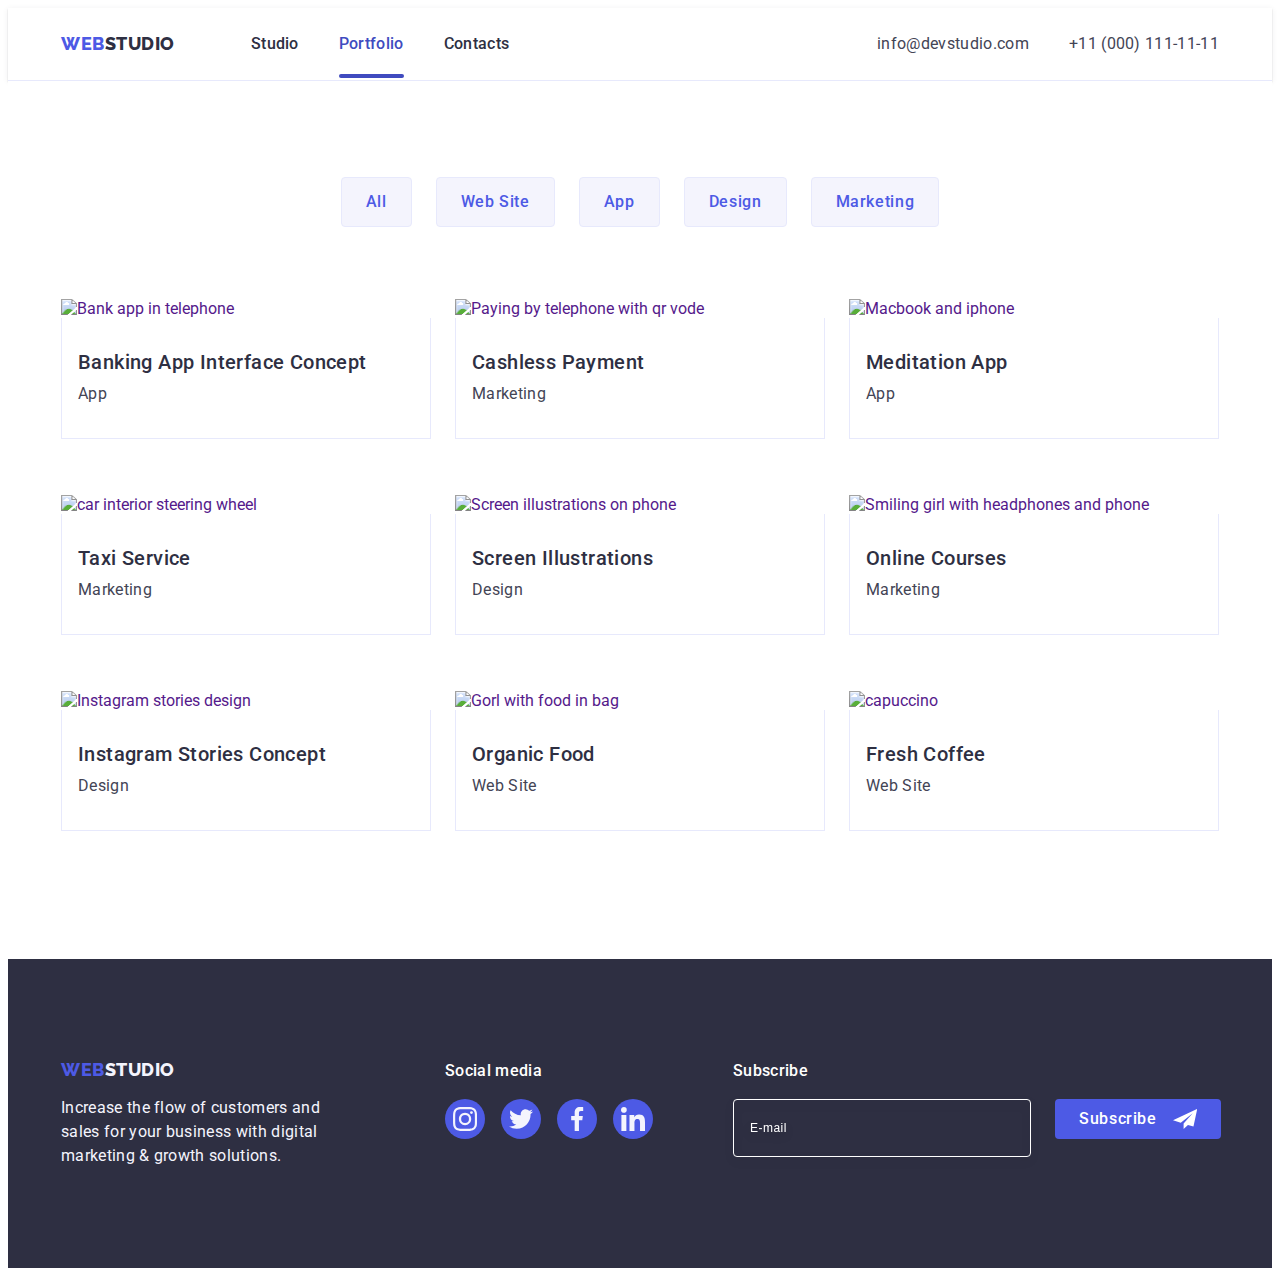
==== commit 2ab0782d: "styles edited" ====
--- a/portfolio.html
+++ b/portfolio.html
@@ -320,6 +320,30 @@
             </li>
           </ul>
         </div>
+        <div class="subscribe-container social-footer">
+          <p class="footer-subscribe-text">Subscribe</p>
+          <form class="footer-form">
+            <label
+              class="footer-label"
+              for="footer-email"
+              aria-label="footer email"
+            >
+              <input
+                type="email"
+                class="footer-input"
+                placeholder="E-mail"
+                name="footer-email"
+                id="footer-email"
+              />
+            </label>
+            <button type="submit" class="footer-form-btn">
+              Subscribe
+              <svg width="24" height="24" class="footer-plane-icon">
+                <use href="./images/icons.svg#icon-send"></use>
+              </svg>
+            </button>
+          </form>
+        </div>
       </div>
     </footer>
   </body>
--- a/css/styles.css
+++ b/css/styles.css
@@ -1,27 +1,27 @@
 :root {
-    --main-text:#434455;
-    --title: #2E2F42;
-    --btn-color: #e7e9fc;
-}   
+  --main-text: #434455;
+  --title: #2e2f42;
+  --btn-color: #e7e9fc;
+}
 
 .link {
-    text-decoration: none;
+  text-decoration: none;
 }
 
 .list {
-    list-style-type: none;
+  list-style-type: none;
 }
 
 .text {
-font-size: 16px;
-line-height: 1.5;
-letter-spacing: 0.02em;
-color: var(--main-text); 
-font-style: normal;
+  font-size: 16px;
+  line-height: 1.5;
+  letter-spacing: 0.02em;
+  color: var(--main-text);
+  font-style: normal;
 }
 
 .container {
-    width: 1158px;
+  max-width: 1158px;
   margin: 0 auto;
   padding-right: 15px;
   padding-left: 15px;
@@ -33,224 +33,242 @@
   margin: -1px;
   border: 0;
   padding: 0;
-  
+
   white-space: nowrap;
   clip-path: inset(100%);
   clip: rect(0 0 0 0);
   overflow: hidden;
 }
 
+.is-hidden {
+  opacity: 0;
+  visibility: hidden;
+  pointer-events: none;
+}
+
 body {
-font-family: "Roboto", sans-serif;
-color: var(--main-text);
-background-color: #FFFFFF;
-}
-
-p, 
-h1, 
-h2, 
-h3, 
-h4, 
-h5, 
+  font-family: "Roboto", sans-serif;
+  color: var(--main-text);
+  background-color: #ffffff;
+}
+
+p,
+h1,
+h2,
+h3,
+h4,
+h5,
 h6 {
-    margin-top: 0;
-    margin-bottom: 0;
+  margin-top: 0;
+  margin-bottom: 0;
+}
+
+a {
+  text-decoration: none;
 }
 
 ul {
-    margin-top: 0;
-    margin-bottom: 0;
-    padding-left: 0;
+  margin-top: 0;
+  margin-bottom: 0;
+  padding-left: 0;
 }
 
 img {
-    display: block;
+  display: block;
 }
 
 /**--------------HEADER-----------------*/
 
 .header {
-padding: 24px 0;
-border-bottom: 1px solid #E7E9FC;
+  max-height: 72px;
+  border-bottom: 1px solid #e7e9fc;
+  box-shadow: 0px 2px 1px rgba(46, 47, 66, 0.08),
+    0px 1px 1px rgba(46, 47, 66, 0.16), 0px 1px 6px rgba(46, 47, 66, 0.08);
 }
 
 .header-nav {
-    display: flex; 
-    align-items: center;
-    flex-grow: 1;
+  display: flex;
+  align-items: center;
+  flex-grow: 1;
 }
 
 .header-container {
-    display: flex;
-    align-items: center;
+  display: flex;
+  align-items: center;
 }
 
 .logo {
-font-family: "Raleway", sans-serif;
-Font style: ExtraBold;
-font-size: 18px;
-font-weight: 800;
-Line-height: 1.17;
-letter-spacing: 0.03em;
-color:#4D5AE5;
-text-transform: uppercase;
+  font-family: "Raleway", sans-serif;
+  font-size: 18px;
+  font-weight: 800;
+  line-height: 1.17;
+  letter-spacing: 0.03em;
+  color: #4d5ae5;
+  text-transform: uppercase;
 }
 
 .alt-logo {
-color: #2e2f42;
+  color: #2e2f42;
 }
 
 .header-nav-logo {
-margin-right: 76px;
+  margin-right: 76px;
 }
 
 .header-nav-list {
-display: flex;
-gap: 40px;
-padding: 24px 0 24px;
+  display: flex;
+  gap: 40px;
+  padding: 24px 0 24px;
 }
 .header-nav-item {
-font-weight: 500;
-font-size: 16px;
-line-height: 1.5;
-letter-spacing: 0.02em;
-color: #2e2f42;
-padding: 24px 0 24px;
+  font-weight: 500;
+  font-size: 16px;
+  line-height: 1.5;
+  letter-spacing: 0.02em;
+  color: #2e2f42;
+  padding: 24px 0 24px;
+  transition: color 250ms cubic-bezier(0.4, 0, 0.2, 1);
 }
 
 .header-nav-item:hover,
 .header-nav-item:focus {
-color: #404bbf;
+  color: #404bbf;
 }
 
 .current {
-    position: relative;
-    color: #404bbf;
+  position: relative;
+  color: #404bbf;
 }
 
 .current::after {
-    content: "";
-    position: absolute;
-    left: 0;
-    bottom: -1px;
-    height: 4px;
-    background-color: #404BBF;
-    display: block;
-    width: 100%;
-    border-radius: 2px;
+  content: "";
+  position: absolute;
+  left: 0;
+  bottom: -1px;
+  height: 4px;
+  background-color: #404bbf;
+  display: block;
+  width: 100%;
+  border-radius: 2px;
 }
 
 .contacts {
-font-style: normal;
+  font-style: normal;
 }
 .contacts-list {
-display: flex;
-gap: 40px;
+  display: flex;
+  gap: 40px;
+}
+
+.contacts-list-item {
+  transition: color 250ms cubic-bezier(0.4, 0, 0.2, 1);
 }
 
 .contacts-list-item.link:hover {
-color:#404bbf;
+  color: #404bbf;
 }
 
 .contacts-list-item.link:focus {
-color:#404bbf;
+  color: #404bbf;
 }
 
 /*?----------MAIN-HERO------------*/
 .main {
-
 }
 
 .main-container {
-display: flex;
-align-items: center;
-justify-content: center;
-flex-direction: column;
-gap: 48px;
-
+  display: flex;
+  align-items: center;
+  justify-content: center;
+  flex-direction: column;
+  gap: 48px;
 }
 
 .hero {
-    padding: 188px 0;
-    background-image: linear-gradient(90deg, rgba(46, 47, 66, 0.7) 0%, rgba(46, 47, 66, 0.7) 100%), url(../images/background-main.jpg);
-    background-repeat: no-repeat;
-    background-position: center;
-    background-size: cover;
-
+  padding: 188px 0;
+  background-image: linear-gradient(
+      rgba(46, 47, 66, 0.7),
+      rgba(46, 47, 66, 0.7)
+    ),
+    url(../images/background-main.jpg);
+  background-repeat: no-repeat;
+  background-position: center;
+  background-size: cover;
+  max-width: 1440px;
+  margin: 0 auto;
 }
 .hero-title {
-font-weight: 700;
-font-size: 56px;
-line-height: 1.07;
-letter-spacing: 0.02em;
-color: #FFFFFF;
-text-align: center;
-max-width: 496px
+  font-weight: 700;
+  font-size: 56px;
+  line-height: 1.07;
+  letter-spacing: 0.02em;
+  color: #ffffff;
+  text-align: center;
+  max-width: 496px;
 }
 
 .hero-btn {
-font-family: "Roboto", sans-serif;
-font-style: normal;
-font-weight: 500;
-font-size: 16px;
-line-height: 1.5;
-letter-spacing: 0.04em;
-color: #FFFFFF;
-background-color: #4D5AE5;
-cursor: pointer;
-padding: 16px 32px;
-min-width: 169px;
-height: 56px;
-border-radius: 4px;
-border: none;
+  font-family: "Roboto", sans-serif;
+  font-style: normal;
+  font-weight: 500;
+  font-size: 16px;
+  line-height: 1.5;
+  letter-spacing: 0.04em;
+  color: #ffffff;
+  background-color: #4d5ae5;
+  cursor: pointer;
+  padding: 16px 32px;
+  min-width: 169px;
+  height: 56px;
+  border-radius: 4px;
+  border: none;
+  transition: background-color 250ms cubic-bezier(0.4, 0, 0.2, 1);
 }
 
 .hero-btn:focus,
 .hero-btn:hover {
-background-color: #404BBF;
-}
-
+  background-color: #404bbf;
+}
 
 /*!----------FEATURES----------*/
 
 .features {
-    padding: 120px 0;
+  padding: 120px 0;
 }
 
 .features-container {
-   
 }
 
 .features-list {
-     display: flex;
-     gap: 24px;
+  display: flex;
+  gap: 72px 24px;
+  flex-wrap: wrap;
 }
 
 .features-list-icon {
-
 }
 
 .block {
-    background-color: #F4F4FD;
-    border-radius: 4px;
-    display: flex;
-    align-items: center;
-    justify-content: center;
-    width: 264px;
-height: 112px;
-margin-bottom: 8px;
+  background-color: #f4f4fd;
+  border-radius: 4px;
+  display: flex;
+  align-items: center;
+  justify-content: center;
+  height: 112px;
+  margin-bottom: 8px;
 }
 
 .features-list-item {
-    width: calc((100% - 72px) / 4);
+  width: calc((100% - 72px) / 4);
+  min-width: 220px;
 }
 .title {
-    font-weight: 500;
-font-size: 20px;
-line-height: 1.2;
-letter-spacing: 0.02em;
-color: var(--title);
-margin-bottom: 8px;
+  font-weight: 500;
+  font-size: 20px;
+  line-height: 1.2;
+  letter-spacing: 0.02em;
+  color: var(--title);
+  margin-bottom: 8px;
 }
 .features-text {
 }
@@ -258,205 +276,283 @@
 /*?--------------INFO--------------*/
 
 .info {
-    padding-bottom: 120px;
+  padding-bottom: 120px;
 }
 .info-title {
-    font-weight: 700;
-font-size: 36px;
-line-height: 1.11;
-text-align: center;
-letter-spacing: 0.02em;
-text-transform: capitalize;
-color: var(--title); 
-margin-bottom: 72px;
+  font-weight: 700;
+  font-size: 36px;
+  line-height: 1.11;
+  text-align: center;
+  letter-spacing: 0.02em;
+  text-transform: capitalize;
+  color: var(--title);
+  margin-bottom: 72px;
 }
 .info-list {
-    display: flex;
-    gap: 24px ;
+  display: flex;
+  gap: 24px;
 }
 .info-list-item {
-    width: calc((100%-48px)/3);
+  width: calc((100%-48px) / 3);
 }
 .info-list-img {
-    
 }
 
 /*!-------------TEAM--------------*/
 
 .team {
-    background-color: #F4F4FD;
-    padding: 120px 0;
+  background-color: #f4f4fd;
+  padding: 120px 0;
 }
 
 .team-container {
-
 }
 
 .team-title {
 }
 
 .team-list {
-    display: flex;
-    gap: 24px;
-    
+  display: flex;
+  gap: 24px;
 }
 .team-list-item {
-    background-color: #FFFFFF;
-    border-radius: 0px 0px 4px 4px;
+  background-color: #ffffff;
+  border-radius: 0px 0px 4px 4px;
+  box-shadow: 0px 1px 6px rgba(46, 47, 66, 0.08),
+    0px 1px 1px rgba(46, 47, 66, 0.16), 0px 2px 1px rgba(46, 47, 66, 0.08);
 }
 .team-list-img {
 }
 
 .team-card {
- padding: 32px 16px;
- box-shadow: 0px 1px 6px rgba(46, 47, 66, 0.08), 0px 1px 1px rgba(46, 47, 66, 0.16), 0px 2px 1px rgba(46, 47, 66, 0.08);
+  padding: 32px 0;
+  box-shadow: 0px 1px 6px rgba(46, 47, 66, 0.08),
+    0px 1px 1px rgba(46, 47, 66, 0.16), 0px 2px 1px rgba(46, 47, 66, 0.08);
 }
 
 .team-list-title {
-    text-align: center;
-    margin-bottom: 8px;
-    
+  text-align: center;
+  margin-bottom: 8px;
 }
 .team-list-text {
-    text-align: center;
+  text-align: center;
 }
 
 .social-list {
-display: flex;
-gap: 24px;
-margin-top: 8px;
+  display: flex;
+  gap: 24px;
+  margin-top: 8px;
+  justify-content: center;
 }
 
 .social-link {
-    display: flex;
-    height: 40px;
-    width: 40px;
-    border-radius: 50%;
-    background-color: #4D5AE5;
-    align-items: center;
-    justify-content: center;
-    
+  display: flex;
+  height: 40px;
+  width: 40px;
+  border-radius: 50%;
+  background-color: #4d5ae5;
+  align-items: center;
+  justify-content: center;
+  transition: background-color 250ms cubic-bezier(0.4, 0, 0.2, 1);
 }
 
 .social-link:hover,
 .social-link:focus {
-    background-color: #404BBF;
+  background-color: #404bbf;
+}
+
+.social-icons {
+  fill: #f4f4fd;
 }
 
 /**----------CUSTOMERS---------- */
+
 .customers {
-     padding: 120px 0;
-}
-.container {
-}
+  padding: 120px 0;
+}
+
 .customers-container {
 }
 .customers-title {
-    font-weight: 700;
-    font-size: 36px;
-line-height: 1.11;
-text-align: center;
-letter-spacing: 0.02em;
-color: var(--title);
-margin-bottom: 72px;
+  font-weight: 700;
+  font-size: 36px;
+  line-height: 1.11;
+  text-align: center;
+  letter-spacing: 0.02em;
+  color: var(--title);
+  margin-bottom: 72px;
 }
 
 .customers-list {
-    display: flex;
-    gap: 24px;
-} 
+  display: flex;
+  gap: 24px;
+}
 .customers-link {
-    width: 100%;
-  height: 100%;
   width: 100%;
   height: 100%;
+  display: flex;
+  align-items: center;
+  justify-content: center;
+  color: #8e8f99;
   border: 1px solid #8e8f99;
   border-radius: 4px;
-  display: flex;
-  align-items: center;
-  justify-content: center;
-  color: #8e8f99;
   transition: border-color 250ms cubic-bezier(0.4, 0, 0.2, 1),
     color 250ms cubic-bezier(0.4, 0, 0.2, 1);
 }
 
-.customers-link:hover, .customers-link:focus {
-    border-color: #404bbf;
+.customers-link:hover,
+.customers-link:focus {
+  border-color: #404bbf;
   color: #404bbf;
 }
+
+.customers-icon {
+  fill: currentColor;
+}
+
 .customers-list-item {
-    width: calc((100% - 120px) / 6);
+  width: calc((100% - 120px) / 6);
   height: 88px;
-    border: 1px solid #8E8F99;
-border-radius: 4px;
-}
-.customers-icon {
-    fill: currentColor;
-}
+}
+
 /*?----------FOOTER----------*/
 
 .footer {
-    background-color: var(--title);
-    padding: 100px 0;
+  background-color: var(--title);
+  padding: 100px 0;
 }
 
 .footer-container {
-    display: flex;
+  display: flex;
   align-items: baseline;
 }
 
 .footer-box {
-    margin-right: 120px;
+  margin-right: 120px;
 }
 .footer-logo {
- display: inline-block;   
- margin-bottom: 16px;
+  display: inline-block;
+  margin-bottom: 16px;
 }
 
 .footer-text {
-color: #F4F4FD;
-width: 264px;
+  color: #f4f4fd;
+  width: 264px;
 }
 
 .alt-logo-footer {
-    color: #F4F4FD;
+  color: #f4f4fd;
 }
 
 .social-footer {
 }
 .social-footer-paragraph {
-    font-weight: 500;
-font-size: 16px;
-line-height: 1.5;
-letter-spacing: 0.02em;
-color: #FFFFFF;
-margin-bottom: 16px;
+  font-weight: 500;
+  font-size: 16px;
+  line-height: 1.5;
+  letter-spacing: 0.02em;
+  color: #ffffff;
+  margin-bottom: 16px;
 }
 .footer-list {
-    display: flex;
-    gap: 16px;
+  display: flex;
+  gap: 16px;
 }
 .footer-list-link {
-width: 100%;
+  width: 100%;
   height: 100%;
-  background-color: #4D5AE5;
+  background-color: #4d5ae5;
   border-radius: 50%;
   display: flex;
   align-items: center;
   justify-content: center;
-  transition: background-color 250ms cubic-bezier(0.4, 0, 0.2, 1); 
-}
-
-.footer-list-link:hover, .footer-list-link:focus {
-    background-color: #31d0aa;
+  transition: background-color 250ms cubic-bezier(0.4, 0, 0.2, 1);
+}
+
+.footer-list-link:hover,
+.footer-list-link:focus {
+  background-color: #31d0aa;
 }
 
 .footer-list-item {
-    width: 40px;
-    height: 40px;
+  width: 40px;
+  height: 40px;
 }
 .footer-icon {
-}
+  fill: #f4f4fd;
+}
+
+.subscribe-container {
+  margin-left: 80px;
+}
+
+.social-footer {
+}
+.footer-subscribe-text {
+  font-weight: 500;
+  font-size: 16px;
+  line-height: 1.5;
+  letter-spacing: 0.02em;
+  color: #ffffff;
+  margin-bottom: 16px;
+}
+.footer-form {
+  display: flex;
+  gap: 24px;
+}
+
+input {
+  display: block;
+}
+
+.footer-input {
+  width: 264px;
+  height: 40px;
+  border: 1px solid #ffffff;
+  filter: drop-shadow(0px 4px 4px rgba(0, 0, 0, 0.15));
+  border-radius: 4px;
+  background: transparent;
+  padding: 8px 16px;
+  font-size: 12px;
+  line-height: 1.5;
+  letter-spacing: 0.04em;
+  color: #ffffff;
+}
+
+.footer-input::placeholder {
+  color: #ffffff;
+}
+
+.footer-form-btn {
+  min-width: 165px;
+  height: 40px;
+  display: flex;
+  justify-content: center;
+  align-items: center;
+  font-family: "Roboto", sans-serif;
+  font-size: 16px;
+  font-weight: 500;
+  letter-spacing: 0.04em;
+  cursor: pointer;
+  border: none;
+  padding: 10px 24px;
+  color: #ffffff;
+  line-height: 1.5;
+  background: #4d5ae5;
+  border-radius: 4px;
+  transition: background-color 250ms cubic-bezier(0.4, 0, 0.2, 1);
+}
+
+.footer-plane-icon {
+  margin-left: 16px;
+  fill: #ffffff;
+}
+
+.footer-form-btn:is(:hover, :focus) {
+  background-color: #31d0aa;
+}
+
+/*!-------------MODAL--------------  */
 
 .backdrop {
   position: fixed;
@@ -468,24 +564,23 @@
   transition: opacity 250ms cubic-bezier(0.4, 0, 0.2, 1),
     visibility 250ms cubic-bezier(0.4, 0, 0.2, 1);
 }
-.is-hidden {
-  opacity: 0;
-  visibility: hidden;
-  pointer-events: none;
-}
+
 .modal {
   position: absolute;
   top: 50%;
   left: 50%;
   transform: translate(-50%, -50%) scale(1);
-  width: 408px;
+  width: calc(100% - 36px);
+  max-width: 408px;
   min-height: 584px;
   background: #fcfcfc;
   box-shadow: 0px 1px 1px rgba(0, 0, 0, 0.14), 0px 1px 3px rgba(0, 0, 0, 0.12),
     0px 2px 1px rgba(0, 0, 0, 0.2);
   border-radius: 4px;
   transition: transform 250ms cubic-bezier(0.4, 0, 0.2, 1);
-}
+  padding: 72px 24px 24px 24px;
+}
+
 .modal-button {
   position: absolute;
   top: 24px;
@@ -520,81 +615,240 @@
   transition: fill 250ms cubic-bezier(0.4, 0, 0.2, 1);
 }
 
+.modal-title {
+  margin-bottom: 16px;
+  font-weight: 500;
+  font-size: 16px;
+  line-height: 1.5;
+  text-align: center;
+  letter-spacing: 0.02em;
+  color: #2e2f42;
+}
+
+textarea {
+  resize: none;
+}
+
+.modal-textarea {
+  width: 100%;
+  height: 120px;
+  font-weight: 400;
+  font-size: 12px;
+  line-height: 1.17;
+  letter-spacing: 0.04em;
+  color: rgba(46, 47, 66, 0.4);
+  background-color: transparent;
+  padding: 8px 16px;
+  border: 1px solid rgba(46, 47, 66, 0.4);
+  border-radius: 4px;
+  outline: transparent;
+  transition: border-color 250ms cubic-bezier(0.4, 0, 0.2, 1);
+}
+
+.modal-textarea:focus {
+  border: 1px solid #4d5ae5;
+  border-radius: 4px;
+}
+.modal-textarea::placeholder {
+  font-weight: 400;
+  font-size: 12px;
+  line-height: 1.17;
+  letter-spacing: 0.04em;
+}
+
+.modal-input {
+  width: 100%;
+  height: 40px;
+  border: 1px solid rgba(46, 47, 66, 0.4);
+  border-radius: 4px;
+  background-color: transparent;
+  padding-left: 38px;
+  padding-right: 16px;
+  outline: transparent;
+  transition: border-color 250ms cubic-bezier(0.4, 0, 0.2, 1);
+}
+
+.modal-input:focus {
+  border: 1px solid #4d5ae5;
+  border-radius: 4px;
+}
+
+.modal-input:focus + .modal-icon {
+  fill: #4d5ae5;
+}
+
+.modal-label {
+  font-weight: 400;
+  font-size: 12px;
+  line-height: 1.17;
+  letter-spacing: 0.04em;
+  color: #8e8f99;
+  display: block;
+  margin-bottom: 4px;
+}
+
+.modal-icon {
+  fill: #2e2f42;
+  position: absolute;
+  left: 16px;
+  top: 50%;
+  transform: translateY(-50%);
+  transition: fill 250ms cubic-bezier(0.4, 0, 0.2, 1);
+}
+
+.modal-wrap {
+  position: relative;
+}
+
+.modal-field {
+  margin-bottom: 8px;
+}
+
+.modal-field-checkbox {
+  margin-bottom: 24px;
+}
+
+.modal-field-form {
+  margin-bottom: 16px;
+}
+
+.check-text {
+  font-size: 12px;
+  line-height: 1.17;
+  letter-spacing: 0.04em;
+  color: #8e8f99;
+  display: flex;
+  align-items: center;
+}
+
+.check-text a {
+  color: #4d5ae5;
+  text-decoration: underline;
+}
+
+.check-text span {
+  width: 16px;
+  height: 16px;
+  border: 1px solid rgba(46, 47, 66, 0.4);
+  border-radius: 2px;
+  display: inline-flex;
+  margin-right: 8px;
+  display: flex;
+  align-items: center;
+  justify-content: center;
+  fill: transparent;
+  background-color: #ffffff;
+  transition: background-color 250ms cubic-bezier(0.4, 0, 0.2, 1),
+    border 250ms cubic-bezier(0.4, 0, 0.2, 1),
+    fill 250ms cubic-bezier(0.4, 0, 0.2, 1);
+}
+
+.input-check:checked + .check-text span {
+  background-color: #404bbf;
+  fill: #f4f4fd;
+  border: none;
+}
+
+.submit-btn {
+  display: block;
+  min-width: 169px;
+  height: 56px;
+  font-family: "Roboto", sans-serif;
+  font-weight: 500;
+  font-size: 16px;
+  line-height: 1.5;
+  letter-spacing: 0.04em;
+  color: #ffffff;
+  padding: 16px 32px;
+  background: #4d5ae5;
+  box-shadow: 0px 4px 4px rgba(0, 0, 0, 0.15);
+  border-radius: 4px;
+  border: none;
+  cursor: pointer;
+  transition: background-color 250ms cubic-bezier(0.4, 0, 0.2, 1);
+  margin: 24px 96px 0;
+}
+
+.submit-btn:is(:hover, :focus) {
+  background-color: #404bbf;
+}
 
 /*!---------------PORTFOLIO-----------*/
 
 .portfolio-main {
-    background-color: #FFFFFF;
+  background-color: #ffffff;
 }
 .portfolio-hero {
-    padding-top: 96px;
-    padding-bottom: 120px;
+  padding-top: 96px;
+  padding-bottom: 120px;
 }
 .btns-list {
-       display: flex;
-       align-items: center;
-       justify-content: center;
-       gap: 24px;
-       margin-bottom: 72px;
+  display: flex;
+  align-items: center;
+  justify-content: center;
+  gap: 24px;
+  margin-bottom: 72px;
 }
 .btns-list-item {
 }
 .btns-list-btn {
-    font-family: "Roboto", sans-serif;
-font-style: normal;
-font-weight: 500;
-font-size: 16px;
-line-height: 1.5;
-text-align: center;
-letter-spacing: 0.04em;
-color: #4D5AE5;
-background-color: #F4F4FD;
-cursor: pointer;
-padding: 12px 24px;
-border: 1px solid var(--btn-color);
-border-radius: 4px;
-}
-
-.btns-list-btn:hover:hover {
-   color: #FFFFFF;
-   background-color: #404BBF;
-   border: 1px solid transparent
-}
-
-.btns-list-btn:focus {
-   color: #FFFFFF;
-   background-color: #404BBF;
-   border: 1px solid transparent
+  font-family: "Roboto", sans-serif;
+  font-style: normal;
+  font-weight: 500;
+  font-size: 16px;
+  line-height: 1.5;
+  text-align: center;
+  letter-spacing: 0.04em;
+  color: #4d5ae5;
+  background-color: #f4f4fd;
+  cursor: pointer;
+  padding: 12px 24px;
+  border: 1px solid var(--btn-color);
+  border-radius: 4px;
+  transition: color 250ms cubic-bezier(0.4, 0, 0.2, 1),
+    background-color 250ms cubic-bezier(0.4, 0, 0.2, 1),
+    border-color 250ms cubic-bezier(0.4, 0, 0.2, 1),
+    box-shadow 250ms cubic-bezier(0.4, 0, 0.2, 1);
+}
+
+.btns-list-btn:hover,
+.btns-list-btn:focus,
+.btns-list-btn:active {
+  color: #ffffff;
+  background-color: #404bbf;
+  border: 1px solid transparent;
+  box-shadow: 0px 3px 1px rgba(0, 0, 0, 0.1), 0px 2px 1px rgba(0, 0, 0, 0.08),
+    0px 2px 2px rgba(0, 0, 0, 0.12);
 }
 
 .project-list {
-    display: flex;
-    flex-wrap: wrap;
-    gap: 48px 24px;
+  display: flex;
+  flex-wrap: wrap;
+  gap: 48px 24px;
 }
 .project-list-item {
   width: calc((100% - 48px) / 3);
 }
 
 .project-link {
-    display: block;
+  display: block;
   transition: box-shadow 250ms cubic-bezier(0.4, 0, 0.2, 1);
 }
 
-.project-link:hover, 
+.project-link:hover,
 .project-link:focus {
-    box-shadow: 0px 1px 6px rgba(46, 47, 66, 0.08),
+  box-shadow: 0px 1px 6px rgba(46, 47, 66, 0.08),
     0px 1px 1px rgba(46, 47, 66, 0.16), 0px 2px 1px rgba(46, 47, 66, 0.08);
 }
 
-.project-link:hover .app-text , 
+.project-link:hover .app-text,
 .project-link:focus .app-text {
-    box-shadow: 0px 1px 6px rgba(46, 47, 66, 0.08),
+  transform: translateY(0%);
+  box-shadow: 0px 1px 6px rgba(46, 47, 66, 0.08),
     0px 1px 1px rgba(46, 47, 66, 0.16), 0px 2px 1px rgba(46, 47, 66, 0.08);
-  transform: translateY(0%);
-}
-.app-text { 
-    position: absolute;
+}
+.app-text {
+  position: absolute;
   top: 0;
   font-size: 16px;
   line-height: 1.5;
@@ -608,21 +862,22 @@
   transition: transform 250ms cubic-bezier(0.4, 0, 0.2, 1);
 }
 .project-img {
-    position: relative;
+}
+
+.project-card {
+  border: 1px solid #e7e9fc;
+  border-top: none;
+  padding: 32px 16px;
+  margin-bottom: 8px;
+}
+
+.project-block {
+  position: relative;
   overflow: hidden;
 }
-
-.project-card {
-border: 1px solid #e7e9fc;
-border-top: none; 
-padding: 32px 16px;
-margin-bottom: 8px
-}
 .project-title {
-    
 }
 .project-text {
-    
 }
 .text {
-}+}
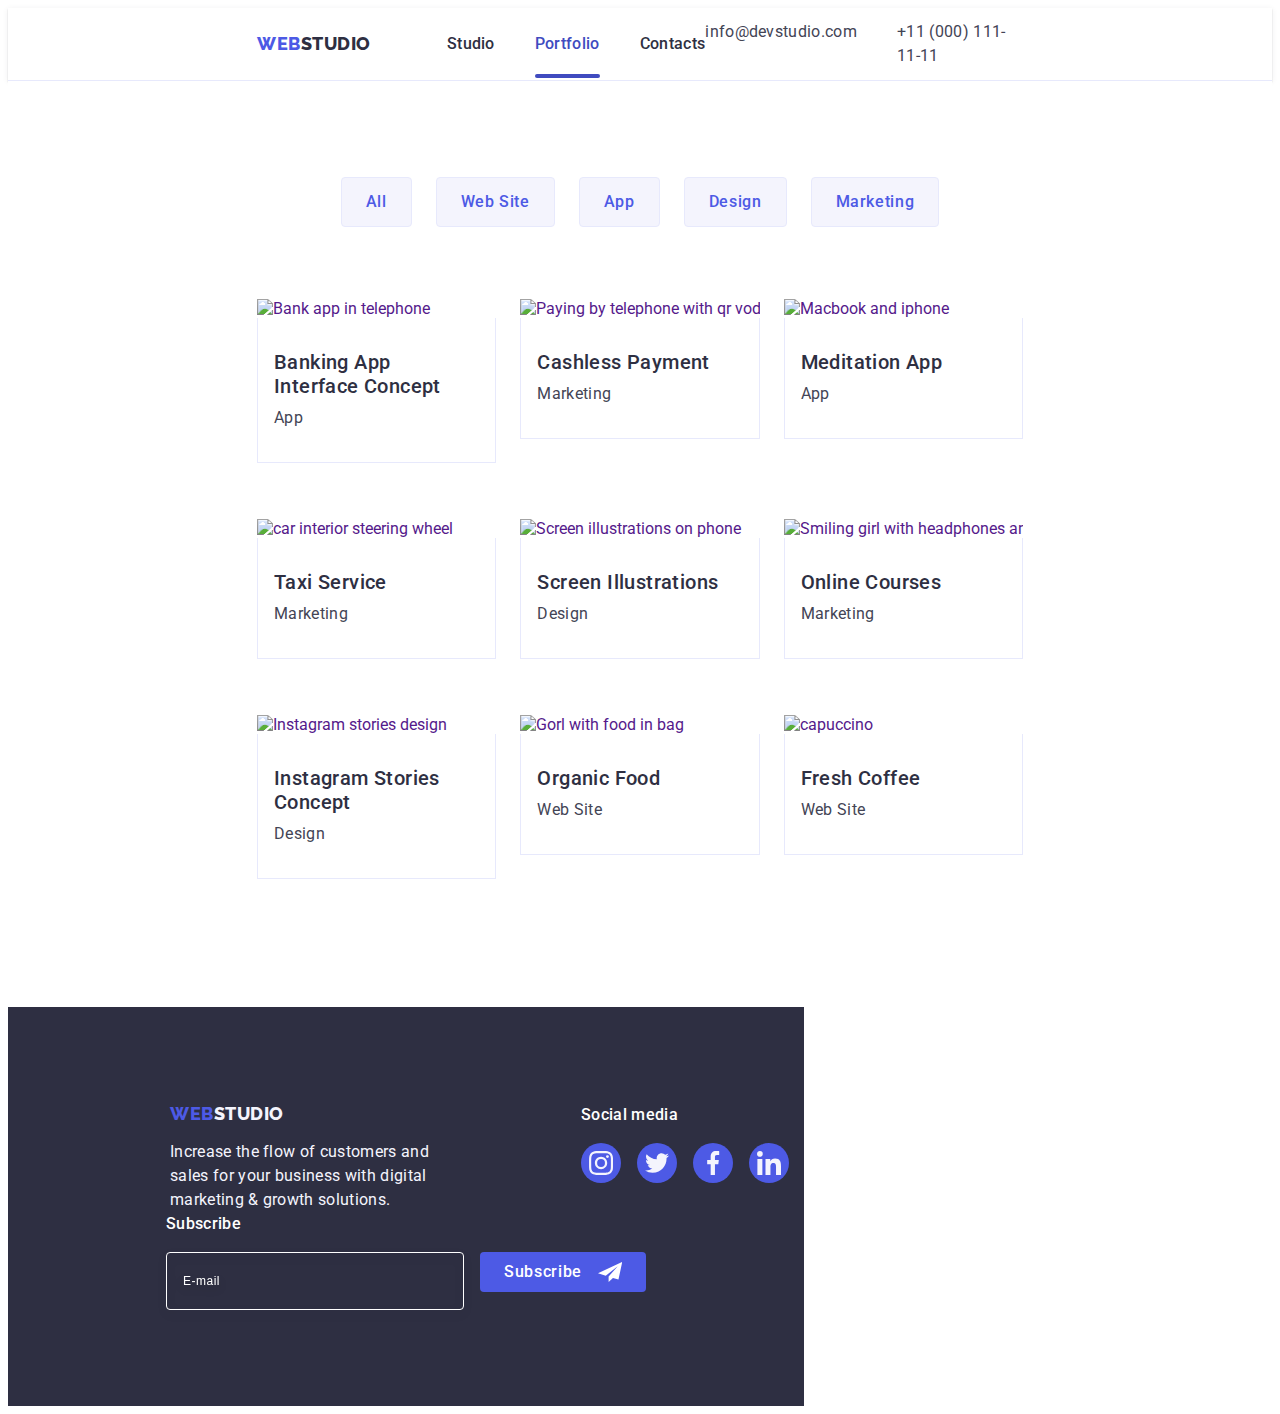
==== commit 5050e228: "media added" ====
--- a/portfolio.html
+++ b/portfolio.html
@@ -19,6 +19,7 @@
       referrerpolicy="no-referrer"
     />
     <link rel="stylesheet" href="./css/styles.css" />
+    <link rel="stylesheet" href="./css/modal.css" />
   </head>
 
   <body class="body">
--- a/css/styles.css
+++ b/css/styles.css
@@ -21,7 +21,7 @@
 }
 
 .container {
-  max-width: 1158px;
+  max-width: 100%;
   margin: 0 auto;
   padding-right: 15px;
   padding-left: 15px;
@@ -233,7 +233,7 @@
 /*!----------FEATURES----------*/
 
 .features {
-  padding: 120px 0;
+  padding: 96px 0;
 }
 
 .features-container {
@@ -241,7 +241,7 @@
 
 .features-list {
   display: flex;
-  gap: 72px 24px;
+  gap: 72px 0;
   flex-wrap: wrap;
 }
 
@@ -249,19 +249,26 @@
 }
 
 .block {
-  background-color: #f4f4fd;
-  border-radius: 4px;
-  display: flex;
-  align-items: center;
-  justify-content: center;
-  height: 112px;
+  display: none;
+}
+
+.features-list-item {
+  /* width: calc((100% - 72px) / 4);
+  min-width: 220px; */
+  width: 100%;
+}
+
+.features-title {
+  text-align: center;
+  font-size: 36px;
+  font-family: Roboto;
+  font-weight: 700;
+  line-height: 1.11;
+  letter-spacing: 0.72px;
+  text-transform: capitalize;
   margin-bottom: 8px;
 }
 
-.features-list-item {
-  width: calc((100% - 72px) / 4);
-  min-width: 220px;
-}
 .title {
   font-weight: 500;
   font-size: 20px;
@@ -276,44 +283,34 @@
 /*?--------------INFO--------------*/
 
 .info {
-  padding-bottom: 120px;
-}
-.info-title {
-  font-weight: 700;
-  font-size: 36px;
-  line-height: 1.11;
-  text-align: center;
-  letter-spacing: 0.02em;
-  text-transform: capitalize;
-  color: var(--title);
-  margin-bottom: 72px;
-}
-.info-list {
-  display: flex;
-  gap: 24px;
-}
-.info-list-item {
-  width: calc((100%-48px) / 3);
-}
-.info-list-img {
+  display: none;
 }
 
 /*!-------------TEAM--------------*/
 
 .team {
   background-color: #f4f4fd;
-  padding: 120px 0;
+  padding: 96px 0;
 }
 
 .team-container {
 }
 
 .team-title {
+  font-size: 36px;
+  font-weight: 700;
+  line-height: 1.11;
+  letter-spacing: 0.72px;
+  text-transform: capitalize;
+  text-align: center;
+  margin-bottom: 72px;
 }
 
 .team-list {
   display: flex;
-  gap: 24px;
+  gap: 72px;
+  flex-wrap: wrap;
+  justify-content: center;
 }
 .team-list-item {
   background-color: #ffffff;
@@ -368,7 +365,7 @@
 /**----------CUSTOMERS---------- */
 
 .customers {
-  padding: 120px 0;
+  padding: 96px 0;
 }
 
 .customers-container {
@@ -385,7 +382,8 @@
 
 .customers-list {
   display: flex;
-  gap: 24px;
+  gap: 72px 16px;
+  flex-wrap: wrap;
 }
 .customers-link {
   width: 100%;
@@ -411,7 +409,7 @@
 }
 
 .customers-list-item {
-  width: calc((100% - 120px) / 6);
+  width: calc((100% - 16px) / 2);
   height: 88px;
 }
 
@@ -419,20 +417,24 @@
 
 .footer {
   background-color: var(--title);
-  padding: 100px 0;
+  padding: 96px 0;
 }
 
 .footer-container {
   display: flex;
   align-items: baseline;
+  justify-content: center;
+  flex-wrap: wrap;
 }
 
 .footer-box {
-  margin-right: 120px;
+  /* margin-right: 120px; */
+  margin: 0 auto;
 }
 .footer-logo {
-  display: inline-block;
+  display: block;
   margin-bottom: 16px;
+  text-align: center;
 }
 
 .footer-text {
@@ -445,6 +447,7 @@
 }
 
 .social-footer {
+  margin: 72px auto;
 }
 .social-footer-paragraph {
   font-weight: 500;
@@ -453,10 +456,12 @@
   letter-spacing: 0.02em;
   color: #ffffff;
   margin-bottom: 16px;
+  text-align: center;
 }
 .footer-list {
   display: flex;
   gap: 16px;
+  justify-content: center;
 }
 .footer-list-link {
   width: 100%;
@@ -483,7 +488,7 @@
 }
 
 .subscribe-container {
-  margin-left: 80px;
+  /* margin-left: 80px; */
 }
 
 .social-footer {
@@ -495,10 +500,12 @@
   letter-spacing: 0.02em;
   color: #ffffff;
   margin-bottom: 16px;
+  text-align: center;
 }
 .footer-form {
   display: flex;
-  gap: 24px;
+  gap: 16px;
+  flex-wrap: wrap;
 }
 
 input {
@@ -506,7 +513,10 @@
 }
 
 .footer-input {
-  width: 264px;
+  /* width: 264px;
+  height: 40px; */
+  width: 100vw;
+  max-width: 398px;
   height: 40px;
   border: 1px solid #ffffff;
   filter: drop-shadow(0px 4px 4px rgba(0, 0, 0, 0.15));
@@ -524,6 +534,7 @@
 }
 
 .footer-form-btn {
+  margin: 0 auto;
   min-width: 165px;
   height: 40px;
   display: flex;
@@ -717,8 +728,6 @@
   line-height: 1.17;
   letter-spacing: 0.04em;
   color: #8e8f99;
-  display: flex;
-  align-items: center;
 }
 
 .check-text a {
@@ -726,14 +735,13 @@
   text-decoration: underline;
 }
 
-.check-text span {
+.modal-check-span {
+  display: inline-flex;
   width: 16px;
   height: 16px;
   border: 1px solid rgba(46, 47, 66, 0.4);
   border-radius: 2px;
-  display: inline-flex;
   margin-right: 8px;
-  display: flex;
   align-items: center;
   justify-content: center;
   fill: transparent;
--- a/css/modal.css
+++ b/css/modal.css
@@ -0,0 +1,164 @@
+@media (min-width: 428px) {
+  /*!----------FEATURES----------*/
+
+  .container {
+    max-width: 426px;
+  }
+
+  .features-title {
+  }
+
+  /*?--------------INFO--------------*/
+}
+
+@media (min-width: 768px) {
+  /*!----------FEATURES----------*/
+
+  .container {
+    max-width: 766px;
+  }
+
+  .features-list {
+    gap: 72px 24px;
+  }
+
+  .features-list-item {
+    width: calc((100% - 24px) / 2);
+  }
+
+  /*!-------------TEAM--------------*/
+
+  .team-list {
+    gap: 64px 24px;
+  }
+
+  /**----------CUSTOMERS---------- */
+
+  .customers {
+    max-width: 552px;
+    margin: 0 auto;
+  }
+
+  .customers-list-item {
+    width: calc((100% - 48px) / 3);
+  }
+
+  /*?----------FOOTER----------*/
+
+  .footer {
+    display: inline-block;
+  }
+
+  .footer-box {
+  }
+
+  .footer-logo,
+  .social-footer-paragraph,
+  .footer-subscribe-text {
+    text-align: start;
+  }
+
+  .footer-input {
+    max-width: 264px;
+  }
+
+  .footer-wrap {
+    display: flex;
+    gap: 24px;
+    margin-bottom: 72px;
+  }
+
+  .social-footer {
+    margin: 0;
+  }
+
+  .subscribe-container {
+    align-self: start;
+  }
+}
+
+@media (min-width: 1440px) {
+  /*!----------FEATURES----------*/
+
+  .container {
+    max-width: 1158px;
+  }
+
+  .features {
+    padding: 120px 0;
+  }
+
+  .features-list {
+    gap: 0 24px;
+  }
+
+  .features-list-item {
+    width: calc((100% - 72px) / 4);
+  }
+
+  .block {
+    background-color: #f4f4fd;
+    border-radius: 4px;
+    display: flex;
+    align-items: center;
+    justify-content: center;
+    height: 112px;
+    margin-bottom: 8px;
+  }
+
+  .features-title {
+    text-align: left;
+    font-weight: 500;
+    font-size: 20px;
+    line-height: 1.2;
+    letter-spacing: 0.02em;
+    color: var(--title);
+    margin-bottom: 8px;
+  }
+
+  /*?--------------INFO--------------*/
+
+  .info {
+    padding-bottom: 120px;
+    display: block;
+  }
+  .info-title {
+    font-weight: 700;
+    font-size: 36px;
+    line-height: 1.11;
+    text-align: center;
+    letter-spacing: 0.02em;
+    text-transform: capitalize;
+    color: var(--title);
+    margin-bottom: 72px;
+  }
+  .info-list {
+    display: flex;
+    gap: 24px;
+  }
+  .info-list-item {
+    width: calc((100%-48px) / 3);
+  }
+  .info-list-img {
+  }
+
+  /*!-------------TEAM--------------*/
+
+  .team-list {
+    gap: 0 24px;
+  }
+
+  /**----------CUSTOMERS---------- */
+
+  .customers-list {
+    gap: 0 24px;
+  }
+
+  .customers-list-item {
+    width: calc((100% - 120px) / 6);
+  }
+
+  .customers {
+    padding: 120px 0;
+  }
+}
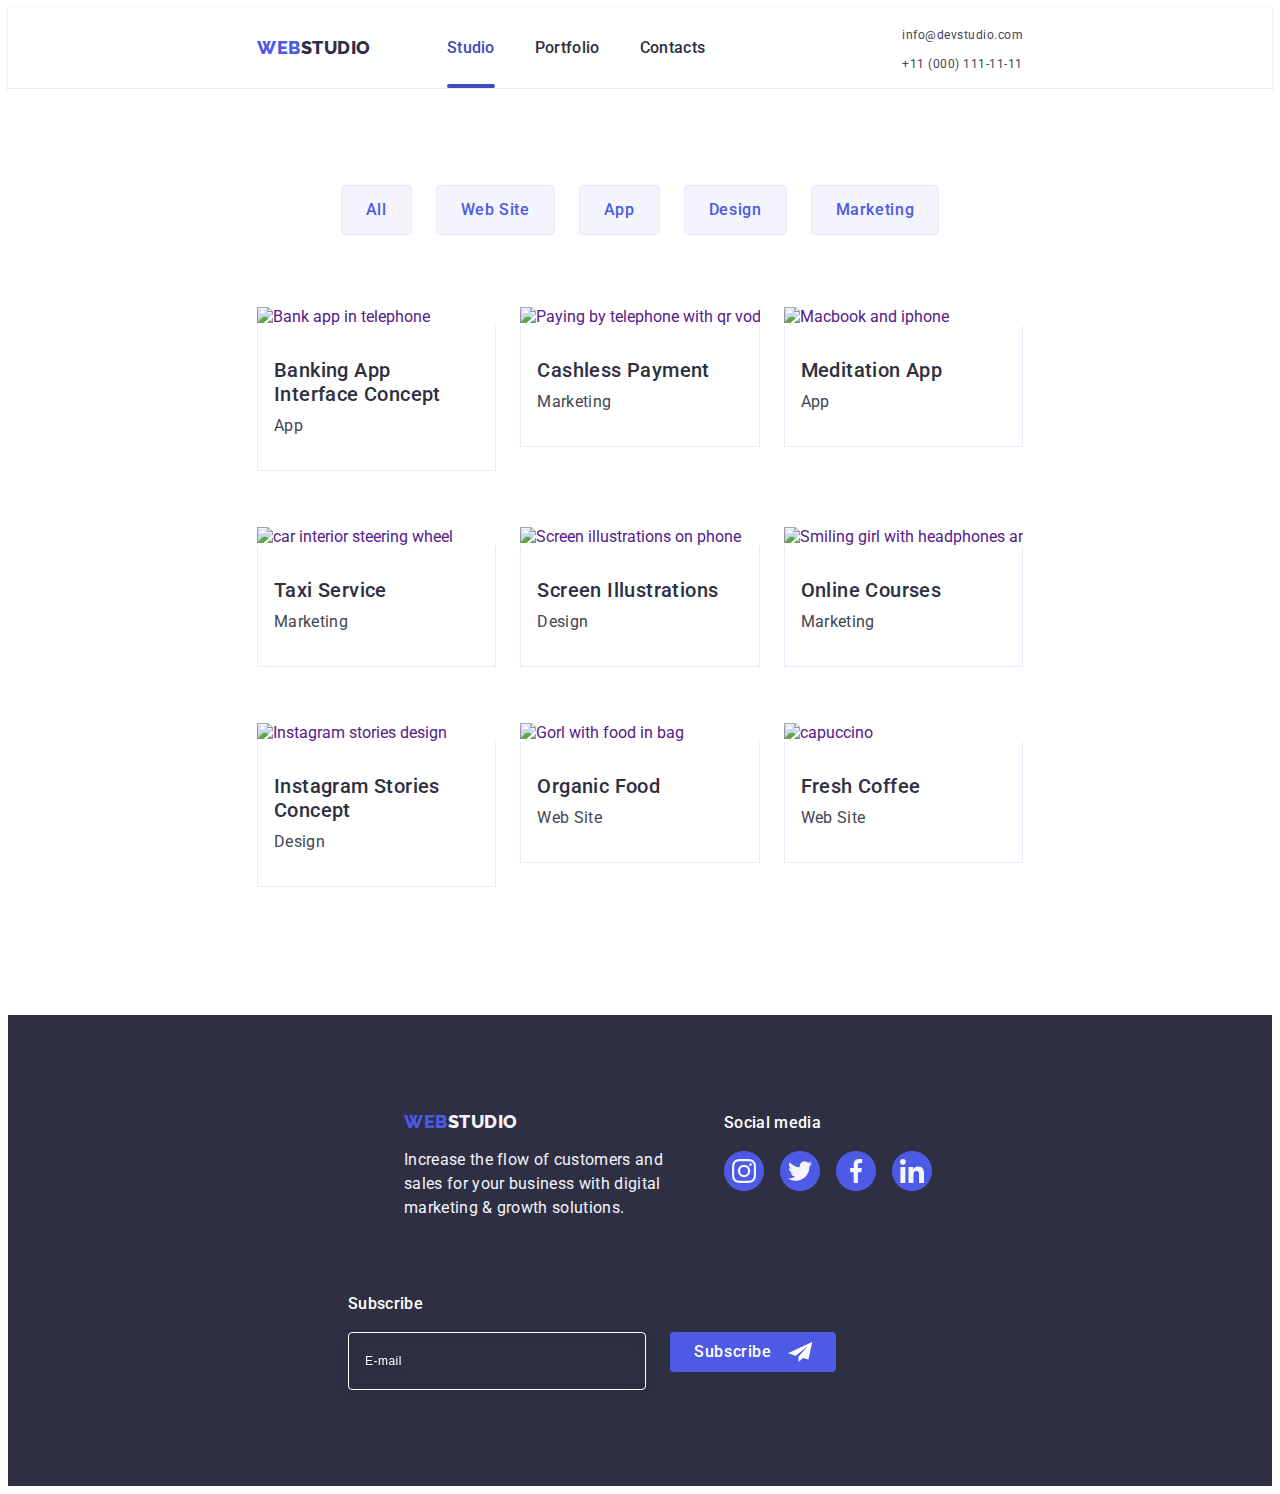
==== commit 33a6ed6d: "adaptive" ====
--- a/portfolio.html
+++ b/portfolio.html
@@ -31,10 +31,12 @@
           >
           <ul class="header-nav-list list">
             <li>
-              <a class="header-nav-item link" href="./index.html">Studio</a>
+              <a class="header-nav-item link current" href="./index.html"
+                >Studio</a
+              >
             </li>
             <li>
-              <a class="header-nav-item link current" href="./portfolio.html"
+              <a class="header-nav-item link" href="./portfolio.html"
                 >Portfolio</a
               >
             </li>
@@ -57,6 +59,87 @@
             </li>
           </ul>
         </address>
+        <button type="button" class="burger-open" data-menu-open  >
+          <svg class="burger-open-svg" width="32" height="22">
+            <use href="./images/icons.svg#icon-menu"></use>
+          </svg>
+        </button>
+      </div>
+
+      <div class="burger-menu is-hidden" data-menu >
+        <div class="burger-menu-nav">
+          <button type="button" class="burger-close" data-menu-close>
+            <svg class="burger-close-svg" width="8" height="8">
+              <use href="./images/icons.svg#icon-modal"></use>
+            </svg>
+          </button>
+          <ul class="header-menu-list list">
+            <li class="header-menu-item">
+              <a class="header-menu-link link current" href="./index.html"
+                >Studio</a
+              >
+            </li>
+            <li class="header-menu-item">
+              <a class="header-menu-link link" href="./portfolio.html"
+                >Portfolio</a
+              >
+            </li>
+            <li class="header-menu-item">
+              <a class="header-menu-link link" href="">Contacts</a>
+            </li>
+          </ul>
+        </div>
+
+        <div class="burger-menu-adress>
+          <adress class="menu-adress">
+            <ul class="contacts-menu-list list">
+              <li class="contacts-menu-list-item">
+                <a
+                  class="contacts-menu-list-link link alt-color"
+                  href="tel:+110001111111"
+                  >+11 (000) 111-11-11</a
+                >
+              </li>
+              <li class="contacts-menu-list-item">
+                <a
+                  class="contacts-menu-list-link link "
+                  href="mailto:info@devstudio.com"
+                  >info@devstudio.com</a
+                >
+              </li>
+            </ul>
+          </adress>
+  
+          <div class="social-header">
+            <ul class="header-social-list list">
+              <li class="header-social-item">
+                <a class="header-social-link" href="">
+                  <svg class="header-social-icon" height="24" width="24">
+                    <use href="./images/icons.svg#icon-instagram"></use>
+                  </svg>
+                </a>
+              </li>
+              <li class="header-social-item">
+                <a class="header-social-link" href=""
+                  ><svg class="header-social-icon" height="24" width="24">
+                    <use href="./images/icons.svg#icon-twitter"></use></svg
+                ></a>
+              </li>
+              <li class="header-social-item">
+                <a class="header-social-link" href=""
+                  ><svg class="header-social-icon" height="24" width="24">
+                    <use href="./images/icons.svg#icon-facebook"></use></svg
+                ></a>
+              </li>
+              <li class="header-social-item">
+                <a class="header-social-link" href=""
+                  ><svg class="header-social-icon" height="24" width="24">
+                    <use href="./images/icons.svg#icon-linkedin"></use></svg
+                ></a>
+              </li>
+            </ul>
+          </div>
+        </div>
       </div>
     </header>
 
--- a/css/styles.css
+++ b/css/styles.css
@@ -80,7 +80,10 @@
 /**--------------HEADER-----------------*/
 
 .header {
-  max-height: 72px;
+  padding-top: 24px;
+  padding-bottom: 22px;
+  padding-left: 16px;
+
   border-bottom: 1px solid #e7e9fc;
   box-shadow: 0px 2px 1px rgba(46, 47, 66, 0.08),
     0px 1px 1px rgba(46, 47, 66, 0.16), 0px 1px 6px rgba(46, 47, 66, 0.08);
@@ -115,24 +118,117 @@
   margin-right: 76px;
 }
 
-.header-nav-list {
-  display: flex;
-  gap: 40px;
-  padding: 24px 0 24px;
-}
-.header-nav-item {
+.header-nav-list,
+.contacts {
+  display: none;
+}
+
+.burger-open {
+  background-color: transparent;
+  border: none;
+}
+
+.burger-open-svg {
+  fill: #2e2f42;
+  stroke: #2e2f42;
+}
+
+.burger-menu {
+  position: fixed;
+  top: 0;
+  left: 0;
+  z-index: 2;
+  width: 100vw;
+  height: 100vh;
+  background-color: #ffffff;
+  padding: 24px 24px 40px 40px;
+  display: flex;
+  flex-direction: column;
+  justify-content: space-between;
+  overflow: auto;
+}
+.burger-close {
+  display: block;
+  margin-left: auto;
+  border-radius: 24px;
+  border: 1px solid rgba(46, 47, 66, 0.10000000149011612);
+  opacity: ;
+  background-color: transparent;
+  margin-bottom: 32px;
+}
+
+.burger-close-svg {
+  fill: rgba(46, 47, 66, 1);
+}
+.header-menu {
+}
+
+.header-menu-list {
+  margin-bottom: 35px;
+}
+
+.header-menu-item:not(:last-child) {
+  margin-bottom: 40px;
+}
+
+.header-menu-link {
+  color: #2e2f42;
+  font-size: 36px;
+  font-weight: 700;
+  line-height: 1.11;
+  letter-spacing: 0.72px;
+  text-transform: capitalize;
+}
+
+.contacts-menu-list {
+}
+.contacts-menu-list-link {
+  color: #434455;
+  font-size: 20px;
   font-weight: 500;
-  font-size: 16px;
-  line-height: 1.5;
-  letter-spacing: 0.02em;
-  color: #2e2f42;
-  padding: 24px 0 24px;
-  transition: color 250ms cubic-bezier(0.4, 0, 0.2, 1);
-}
-
-.header-nav-item:hover,
-.header-nav-item:focus {
-  color: #404bbf;
+  line-height: 1.2;
+  letter-spacing: 0.4px;
+}
+
+.contacts-menu-list-item {
+  margin-bottom: 40px;
+  max-width: 353px;
+}
+
+.contacts-menu-list-item:last-child {
+  margin-bottom: 48px;
+}
+
+.alt-color {
+  color: #4d5ae5;
+  font-size: 36px;
+  font-weight: 700;
+  line-height: 1.2;
+  letter-spacing: 0.72px;
+}
+
+.social-header {
+}
+.header-social-list {
+  display: flex;
+  flex-direction: row;
+  gap: 56px;
+}
+
+.header-social-item {
+}
+.header-social-link {
+  display: flex;
+  flex-direction: row;
+  width: 40px;
+  height: 40px;
+  background-color: #4d5ae5;
+  border-radius: 50%;
+  align-items: center;
+  justify-content: center;
+}
+.header-social-icon {
+  fill: #f4f4fd;
 }
 
 .current {
@@ -140,38 +236,6 @@
   color: #404bbf;
 }
 
-.current::after {
-  content: "";
-  position: absolute;
-  left: 0;
-  bottom: -1px;
-  height: 4px;
-  background-color: #404bbf;
-  display: block;
-  width: 100%;
-  border-radius: 2px;
-}
-
-.contacts {
-  font-style: normal;
-}
-.contacts-list {
-  display: flex;
-  gap: 40px;
-}
-
-.contacts-list-item {
-  transition: color 250ms cubic-bezier(0.4, 0, 0.2, 1);
-}
-
-.contacts-list-item.link:hover {
-  color: #404bbf;
-}
-
-.contacts-list-item.link:focus {
-  color: #404bbf;
-}
-
 /*?----------MAIN-HERO------------*/
 .main {
 }
@@ -181,30 +245,31 @@
   align-items: center;
   justify-content: center;
   flex-direction: column;
-  gap: 48px;
+  gap: 72px;
 }
 
 .hero {
-  padding: 188px 0;
+  padding: 112px 54px;
   background-image: linear-gradient(
       rgba(46, 47, 66, 0.7),
       rgba(46, 47, 66, 0.7)
     ),
-    url(../images/background-main.jpg);
+    url(../images/background-main-mobile.jpg);
   background-repeat: no-repeat;
   background-position: center;
   background-size: cover;
-  max-width: 1440px;
+  /* max-width: 1440px; */
+  max-width: 100%;
   margin: 0 auto;
 }
 .hero-title {
+  width: 320px;
+  font-size: 36px;
   font-weight: 700;
-  font-size: 56px;
-  line-height: 1.07;
-  letter-spacing: 0.02em;
-  color: #ffffff;
-  text-align: center;
-  max-width: 496px;
+  line-height: 1.11;
+  letter-spacing: 0.72px;
+  text-transform: capitalize;
+  color: #fff;
 }
 
 .hero-btn {
@@ -488,7 +553,6 @@
 }
 
 .subscribe-container {
-  /* margin-left: 80px; */
 }
 
 .social-footer {
@@ -513,8 +577,6 @@
 }
 
 .footer-input {
-  /* width: 264px;
-  height: 40px; */
   width: 100vw;
   max-width: 398px;
   height: 40px;
--- a/css/modal.css
+++ b/css/modal.css
@@ -12,6 +12,105 @@
 }
 
 @media (min-width: 768px) {
+  /*!------------- HEADER ----------- */
+
+  .header {
+    padding: 16px;
+  }
+
+  .contacts {
+    font-style: normal;
+    display: block;
+  }
+  .contacts-list {
+    display: flex;
+    flex-direction: column;
+    gap: 10px;
+    justify-content: flex-end;
+  }
+
+  .contacts-list-item {
+    width: 118px;
+    color: #434455;
+    font-size: 12px;
+    line-height: 1.16;
+    letter-spacing: 0.48px;
+    transition: color 250ms cubic-bezier(0.4, 0, 0.2, 1);
+  }
+
+  .contacts-list-item.link:hover,
+  .contacts-list-item.link:focus {
+    color: #404bbf;
+  }
+
+  .burger-open {
+    display: none;
+  }
+
+  .header-nav-list {
+    display: flex;
+    gap: 40px;
+  }
+
+  .header-nav-item {
+    font-weight: 500;
+    font-size: 16px;
+    line-height: 1.5;
+    letter-spacing: 0.02em;
+    color: #2e2f42;
+    padding: 24px 0 24px;
+    transition: color 250ms cubic-bezier(0.4, 0, 0.2, 1);
+  }
+
+  .header-nav-item:hover,
+  .header-nav-item:focus {
+    color: #404bbf;
+  }
+
+  .current {
+    position: relative;
+    color: #404bbf;
+  }
+
+  .current::after {
+    content: "";
+    position: absolute;
+    left: 0;
+    bottom: -7px;
+    height: 4px;
+    background-color: #404bbf;
+    display: block;
+    width: 100%;
+    border-radius: 2px;
+  }
+
+  /*?----------- MAIN -------------- */
+
+  .hero {
+    padding: 112px 136px;
+    background-image: linear-gradient(
+        rgba(46, 47, 66, 0.7),
+        rgba(46, 47, 66, 0.7)
+      ),
+      url(../images/background-main-tablet.jpg);
+    background-repeat: no-repeat;
+    background-position: center;
+    background-size: cover;
+  }
+
+  .hero-title {
+    width: 496px;
+    font-size: 56px;
+    font-family: Roboto;
+    font-weight: 700;
+    line-height: 1.07;
+    letter-spacing: 1.12px;
+  }
+
+  .main-container {
+    gap: 36px;
+  }
+
   /*!----------FEATURES----------*/
 
   .container {
@@ -46,7 +145,16 @@
   /*?----------FOOTER----------*/
 
   .footer {
-    display: inline-block;
+  }
+
+  .footer-container {
+    flex-direction: row;
+    row-gap: 72px;
+    flex-wrap: wrap;
+    align-items: baseline;
+    max-width: 584px;
+    text-align: start;
+    justify-content: unset;
   }
 
   .footer-box {
@@ -65,7 +173,10 @@
   .footer-wrap {
     display: flex;
     gap: 24px;
-    margin-bottom: 72px;
+  }
+
+  .footer-form {
+    column-gap: 24px;
   }
 
   .social-footer {
@@ -73,11 +184,65 @@
   }
 
   .subscribe-container {
-    align-self: start;
   }
 }
 
 @media (min-width: 1440px) {
+  /*!------------ HEADER ----------------- */
+  .header {
+    max-height: 72px;
+    padding: 24px;
+  }
+
+  .main-container {
+    gap: 48px;
+  }
+
+  .contacts {
+    font-style: normal;
+    display: block;
+  }
+  .contacts-list {
+    display: flex;
+    flex-direction: row;
+    gap: 40px;
+    justify-content: flex-end;
+  }
+
+  .contacts-list-item {
+    font-size: 16px;
+    line-height: 1.5;
+    letter-spacing: 0.32px;
+  }
+
+  .current::after {
+    bottom: 5px;
+  }
+
+  /*?----------- MAIN -------------- */
+
+  .hero {
+    padding: 188px 472px;
+    background-image: linear-gradient(
+        rgba(46, 47, 66, 0.7),
+        rgba(46, 47, 66, 0.7)
+      ),
+      url(../images/background-main.jpg);
+    background-repeat: no-repeat;
+    background-position: center;
+    background-size: cover;
+  }
+
+  .hero-title {
+    font-weight: 700;
+    font-size: 56px;
+    line-height: 1.07;
+    letter-spacing: 0.02em;
+    color: #ffffff;
+    text-align: center;
+    width: 496px;
+  }
+
   /*!----------FEATURES----------*/
 
   .container {
@@ -150,15 +315,105 @@
 
   /**----------CUSTOMERS---------- */
 
+  .customers {
+    max-width: 1158px;
+  }
+
   .customers-list {
     gap: 0 24px;
   }
 
   .customers-list-item {
     width: calc((100% - 120px) / 6);
+    height: 88px;
   }
 
   .customers {
     padding: 120px 0;
   }
-}
+
+  /*!---------------- FOOTER ------------------*/
+
+  .footer {
+    padding: 100px 0;
+  }
+
+  .footer-input {
+    width: 264px;
+    height: 40px;
+  }
+
+  .footer-container {
+    gap: 0 80px;
+  }
+
+  .subscribe-container {
+  }
+
+  .footer-wrap {
+    gap: 0 120px;
+  }
+}
+
+@media (min-resolution: 192dpi) and (min-width: 768px) {
+  .hero {
+    background-image: linear-gradient(
+        rgba(46, 47, 66, 0.7),
+        rgba(46, 47, 66, 0.7)
+      ),
+      url(../images/background-main-tablet@2x.jpg);
+  }
+}
+
+
+@media (min-resolution: 288dpi) and (min-width: 768px) {
+  .hero {
+    background-image: linear-gradient(
+        rgba(46, 47, 66, 0.7),
+        rgba(46, 47, 66, 0.7)
+      ),
+      url(../images/background-main-tablet@3x.jpg);
+  }
+}
+
+@media (min-resolution: 192dpi) and (max-width: 768px) {
+  .hero {
+    background-image: linear-gradient(
+        rgba(46, 47, 66, 0.7),
+        rgba(46, 47, 66, 0.7)
+      ),
+      url(../images/background-main-mobile@2x.jpg);
+  }
+}
+
+
+@media (min-resolution: 288dpi) and (max-width: 768px) {
+  .hero {
+    background-image: linear-gradient(
+        rgba(46, 47, 66, 0.7),
+        rgba(46, 47, 66, 0.7)
+      ),
+      url(../images/background-main-mobile@3x.jpg);
+  }
+}
+
+@media (min-resolution: 192dpi) and (min-width: 1440px) {
+  .hero {
+    background-image: linear-gradient(
+        rgba(46, 47, 66, 0.7),
+        rgba(46, 47, 66, 0.7)
+      ),
+      url(../images/background-main@2x.jpg);
+  }
+}
+
+
+@media (min-resolution: 288dpi) and (min-width: 1440px) {
+  .hero {
+    background-image: linear-gradient(
+        rgba(46, 47, 66, 0.7),
+        rgba(46, 47, 66, 0.7)
+      ),
+      url(../images/background-main@3x.jpg);
+  }
+}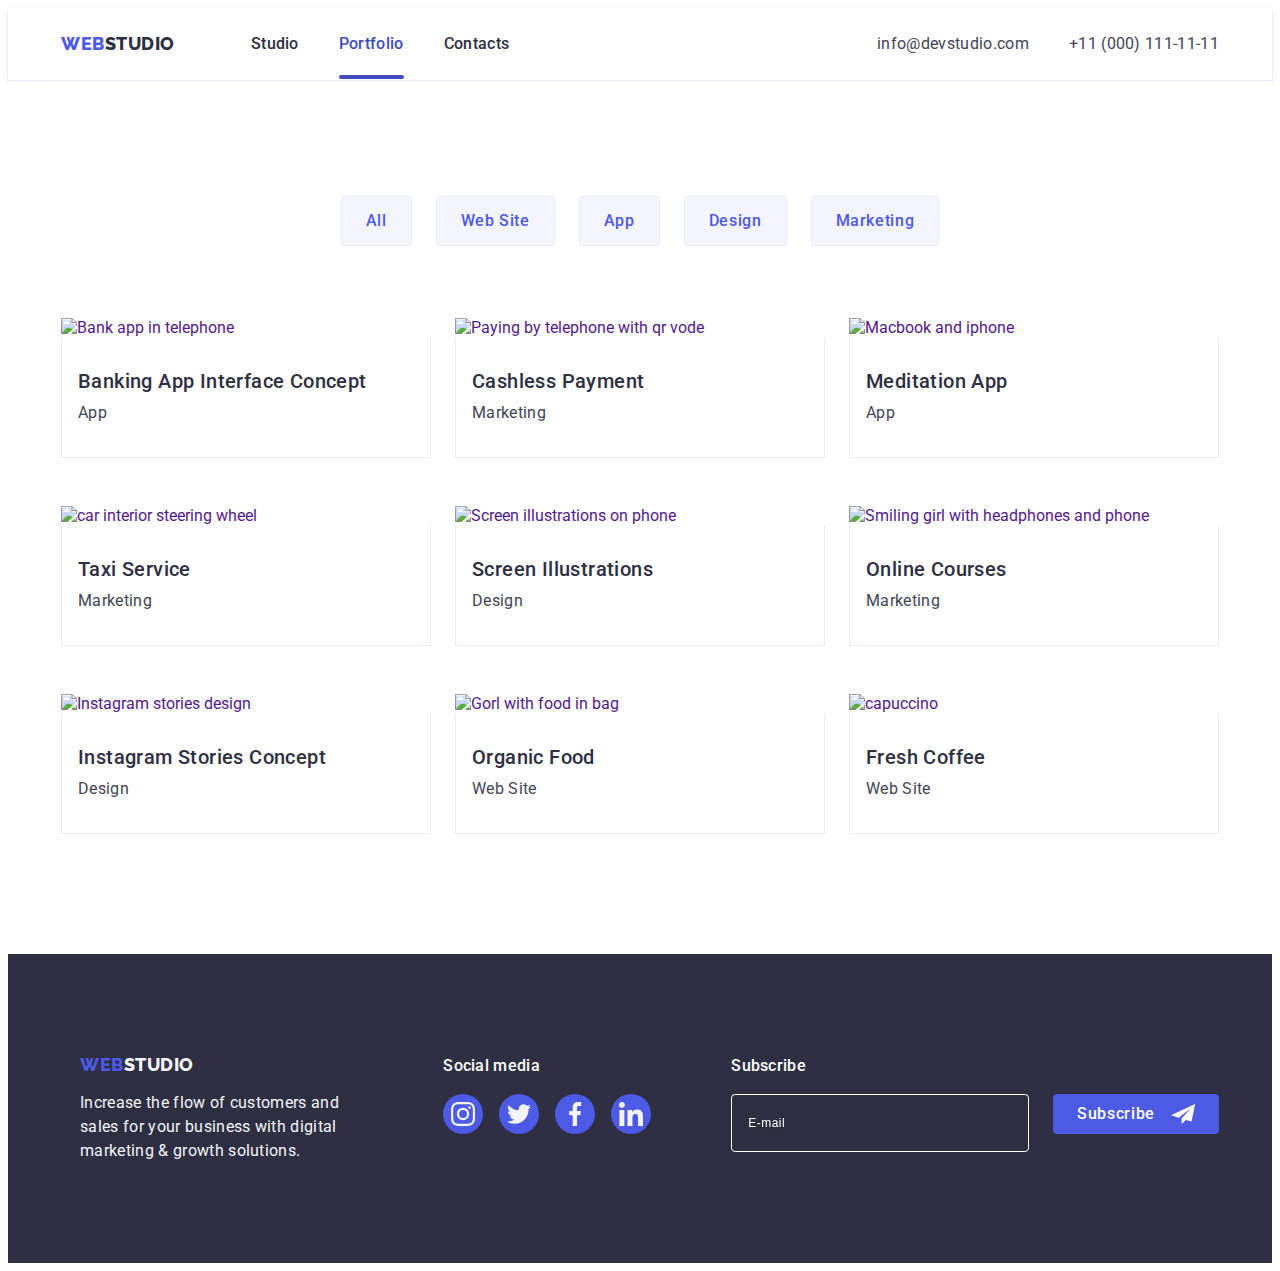
==== commit 3efa3f8e: "portfolio adaptive" ====
--- a/portfolio.html
+++ b/portfolio.html
@@ -31,12 +31,12 @@
           >
           <ul class="header-nav-list list">
             <li>
-              <a class="header-nav-item link current" href="./index.html"
+              <a class="header-nav-item link " href="./index.html"
                 >Studio</a
               >
             </li>
             <li>
-              <a class="header-nav-item link" href="./portfolio.html"
+              <a class="header-nav-item link current" href="./portfolio.html"
                 >Portfolio</a
               >
             </li>
@@ -75,12 +75,12 @@
           </button>
           <ul class="header-menu-list list">
             <li class="header-menu-item">
-              <a class="header-menu-link link current" href="./index.html"
+              <a class="header-menu-link link " href="./index.html"
                 >Studio</a
               >
             </li>
             <li class="header-menu-item">
-              <a class="header-menu-link link" href="./portfolio.html"
+              <a class="header-menu-link link current" href="./portfolio.html"
                 >Portfolio</a
               >
             </li>
@@ -172,9 +172,10 @@
                 <div class="project-block">
                   <img
                     class="project-img"
+                    srcset="./images/prtf-01.jpg 1x, ./images/prtf-01@x2.jpg 2x, ./images/prtf-01@x3.jpg 3x"
                     src="./images/prtf-01.jpg"
                     alt="Bank app in telephone"
-                    width="360"
+                    width="396"
                   />
                   <p class="app-text">
                     14 Stylish and User-Friendly App Design Concepts · Task
@@ -195,9 +196,10 @@
                 <div class="project-block">
                   <img
                     class="project-img"
+                    srcset="./images/prtf-02.jpg 1x, ./images/prtf-02@x2.jpg 2x, ./images/prtf-02@x3.jpg 3x"
                     src="./images/prtf-02.jpg"
                     alt="Paying by telephone with qr vode"
-                    width="360"
+                    width="396"
                   />
                   <p class="app-text">
                     14 Stylish and User-Friendly App Design Concepts · Task
@@ -216,9 +218,10 @@
                 <div class="project-block">
                   <img
                     class="project-img"
+                    srcset="./images/prtf-03.jpg 1x, ./images/prtf-03@x2.jpg 2x, ./images/prtf-03@x3.jpg 3x"
                     src="./images/prtf-03.jpg"
                     alt="Macbook and iphone"
-                    width="360"
+                    width="396"
                   />
                   <p class="app-text">
                     14 Stylish and User-Friendly App Design Concepts · Task
@@ -237,9 +240,10 @@
                 <div class="project-block">
                   <img
                     class="project-img"
+                    srcset="./images/prtf-04.jpg 1x, ./images/prtf-04@x2.jpg 2x, ./images/prtf-04@x3.jpg 3x"
                     src="./images/prtf-04.jpg"
                     alt="car interior steering wheel"
-                    width="360"
+                    width="396"
                   />
                   <p class="app-text">
                     14 Stylish and User-Friendly App Design Concepts · Task
@@ -258,9 +262,10 @@
                 <div class="project-block">
                   <img
                     class="project-img"
+                    srcset="./images/prtf-05.jpg 1x, ./images/prtf-05@x2.jpg 2x, ./images/prtf-05@x3.jpg 3x"
                     src="./images/prtf-05.jpg"
                     alt="Screen illustrations on phone"
-                    width="360"
+                    width="396"
                   />
                   <p class="app-text">
                     14 Stylish and User-Friendly App Design Concepts · Task
@@ -279,9 +284,10 @@
                 <div class="project-block">
                   <img
                     class="project-img"
+                    srcset="./images/prtf-06.jpg 1x, ./images/prtf-06@x2.jpg 2x, ./images/prtf-06@x3.jpg 3x"
                     src="./images/prtf-06.jpg"
                     alt="Smiling girl with headphones and phone"
-                    width="360"
+                    width="396"
                   />
                   <p class="app-text">
                     14 Stylish and User-Friendly App Design Concepts · Task
@@ -300,9 +306,10 @@
                 <div class="project-block">
                   <img
                     class="project-img"
+                    srcset="./images/prtf-07.jpg 1x, ./images/prtf-07@x2.jpg 2x, ./images/prtf-07@x3.jpg 3x"
                     src="./images/prtf-07.jpg"
                     alt="Instagram stories design"
-                    width="360"
+                    width="396"
                   />
                   <p class="app-text">
                     14 Stylish and User-Friendly App Design Concepts · Task
@@ -321,9 +328,10 @@
                 <div class="project-block">
                   <img
                     class="project-img"
+                    srcset="./images/prtf-08.jpg 1x, ./images/prtf-08@x2.jpg 2x, ./images/prtf-08@x3.jpg 3x"
                     src="./images/prtf-08.jpg"
                     alt="Gorl with food in bag"
-                    width="360"
+                    width="396"
                   />
                   <p class="app-text">
                     14 Stylish and User-Friendly App Design Concepts · Task
@@ -342,9 +350,10 @@
                 <div class="project-block">
                   <img
                     class="project-img"
+                    srcset="./images/prtf-09.jpg 1x, ./images/prtf-09@x2.jpg 2x, ./images/prtf-09@x3.jpg 3x"
                     src="./images/prtf-09.jpg"
                     alt="capuccino"
-                    width="360"
+                    width="396"
                   />
                   <p class="app-text">
                     14 Stylish and User-Friendly App Design Concepts · Task
@@ -430,5 +439,6 @@
         </div>
       </div>
     </footer>
+    <script src="./js/mobile-menu.js"></script>
   </body>
 </html>
--- a/css/styles.css
+++ b/css/styles.css
@@ -262,6 +262,31 @@
   max-width: 100%;
   margin: 0 auto;
 }
+
+@media (min-device-pixel-ratio: 2),
+  (min-resolution: 192dpi),
+  (min-resolution: 2dppx) {
+  .hero {
+    background-image: linear-gradient(
+        rgba(46, 47, 66, 0.7),
+        rgba(46, 47, 66, 0.7)
+      ),
+      url(../images/background-main-mobile@2x.jpg);
+  }
+}
+
+@media (min-device-pixel-ratio: 3),
+  (min-resolution: 288dpi),
+  (min-resolution: 3dppx) {
+  .hero {
+    background-image: linear-gradient(
+        rgba(46, 47, 66, 0.7),
+        rgba(46, 47, 66, 0.7)
+      ),
+      url(../images/background-main-mobile@3x.jpg);
+  }
+}
+
 .hero-title {
   width: 320px;
   font-size: 36px;
@@ -340,7 +365,6 @@
   line-height: 1.2;
   letter-spacing: 0.02em;
   color: var(--title);
-  margin-bottom: 8px;
 }
 .features-text {
 }
@@ -849,15 +873,17 @@
   background-color: #ffffff;
 }
 .portfolio-hero {
-  padding-top: 96px;
-  padding-bottom: 120px;
+  padding: 48px 15px;
+  /* padding-top: 96px;
+  padding-bottom: 120px; */
 }
 .btns-list {
   display: flex;
   align-items: center;
-  justify-content: center;
+  justify-content: flex-start;
+  flex-wrap: wrap;
   gap: 24px;
-  margin-bottom: 72px;
+  margin-bottom: 48px;
 }
 .btns-list-item {
 }
@@ -894,10 +920,10 @@
 .project-list {
   display: flex;
   flex-wrap: wrap;
-  gap: 48px 24px;
+  gap: 48px;
 }
 .project-list-item {
-  width: calc((100% - 48px) / 3);
+  width: 396px;
 }
 
 .project-link {
@@ -938,7 +964,6 @@
   border: 1px solid #e7e9fc;
   border-top: none;
   padding: 32px 16px;
-  margin-bottom: 8px;
 }
 
 .project-block {
@@ -948,6 +973,7 @@
 .project-title {
 }
 .project-text {
+  margin-top: 8px;
 }
 .text {
 }
--- a/css/modal.css
+++ b/css/modal.css
@@ -98,6 +98,30 @@
     background-size: cover;
   }
 
+  @media (min-device-pixel-ratio: 2),
+    (min-resolution: 192dpi),
+    (min-resolution: 2dppx) {
+    .hero {
+      background-image: linear-gradient(
+          rgba(46, 47, 66, 0.7),
+          rgba(46, 47, 66, 0.7)
+        ),
+        url(../images/background-main-tablet@2x.jpg);
+    }
+  }
+
+  @media (min-device-pixel-ratio: 3),
+    (min-resolution: 288dpi),
+    (min-resolution: 3dppx) {
+    .hero {
+      background-image: linear-gradient(
+          rgba(46, 47, 66, 0.7),
+          rgba(46, 47, 66, 0.7)
+        ),
+        url(../images/background-main-tablet@3x.jpg);
+    }
+  }
+
   .hero-title {
     width: 496px;
     font-size: 56px;
@@ -185,9 +209,30 @@
 
   .subscribe-container {
   }
+
+  /*?---------------- PORTFOLIO ----------------- */
+
+  .portfolio-hero {
+    padding: 64px 15px 96px 15px;
+  }
+
+  .project-list {
+    gap: 72px 24px;
+  }
+
+  .project-link {
+  }
+
+  .project-list-item {
+    width: 356px;
+  }
+
+  .btns-list {
+    justify-content: center;
+    margin-bottom: 64px;
+  }
 }
-
-@media (min-width: 1440px) {
+@media (min-width: 1158px) {
   /*!------------ HEADER ----------------- */
   .header {
     max-height: 72px;
@@ -216,7 +261,7 @@
   }
 
   .current::after {
-    bottom: 5px;
+    bottom: -2px;
   }
 
   /*?----------- MAIN -------------- */
@@ -233,6 +278,30 @@
     background-size: cover;
   }
 
+  @media (min-device-pixel-ratio: 2),
+    (min-resolution: 192dpi),
+    (min-resolution: 2dppx) {
+    .hero {
+      background-image: linear-gradient(
+          rgba(46, 47, 66, 0.7),
+          rgba(46, 47, 66, 0.7)
+        ),
+        url(../images/background-main@2x.jpg);
+    }
+  }
+
+  @media (min-device-pixel-ratio: 3),
+    (min-resolution: 288dpi),
+    (min-resolution: 3dppx) {
+    .hero {
+      background-image: linear-gradient(
+          rgba(46, 47, 66, 0.7),
+          rgba(46, 47, 66, 0.7)
+        ),
+        url(../images/background-main@3x.jpg);
+    }
+  }
+
   .hero-title {
     font-weight: 700;
     font-size: 56px;
@@ -353,67 +422,26 @@
   .footer-wrap {
     gap: 0 120px;
   }
+
+  /*?---------------- PORTFOLIO ----------------- */
+
+  .portfolio-hero {
+    padding: 115px 15px 120px 15px;
+  }
+
+  .project-list {
+    gap: 48px 24px;
+  }
+
+  .project-link {
+  }
+
+  .project-list-item {
+    width: calc((100% - 48px) / 3);
+  }
+
+  .btns-list {
+    justify-content: center;
+    margin-bottom: 72px;
+  }
 }
-
-@media (min-resolution: 192dpi) and (min-width: 768px) {
-  .hero {
-    background-image: linear-gradient(
-        rgba(46, 47, 66, 0.7),
-        rgba(46, 47, 66, 0.7)
-      ),
-      url(../images/background-main-tablet@2x.jpg);
-  }
-}
-
-
-@media (min-resolution: 288dpi) and (min-width: 768px) {
-  .hero {
-    background-image: linear-gradient(
-        rgba(46, 47, 66, 0.7),
-        rgba(46, 47, 66, 0.7)
-      ),
-      url(../images/background-main-tablet@3x.jpg);
-  }
-}
-
-@media (min-resolution: 192dpi) and (max-width: 768px) {
-  .hero {
-    background-image: linear-gradient(
-        rgba(46, 47, 66, 0.7),
-        rgba(46, 47, 66, 0.7)
-      ),
-      url(../images/background-main-mobile@2x.jpg);
-  }
-}
-
-
-@media (min-resolution: 288dpi) and (max-width: 768px) {
-  .hero {
-    background-image: linear-gradient(
-        rgba(46, 47, 66, 0.7),
-        rgba(46, 47, 66, 0.7)
-      ),
-      url(../images/background-main-mobile@3x.jpg);
-  }
-}
-
-@media (min-resolution: 192dpi) and (min-width: 1440px) {
-  .hero {
-    background-image: linear-gradient(
-        rgba(46, 47, 66, 0.7),
-        rgba(46, 47, 66, 0.7)
-      ),
-      url(../images/background-main@2x.jpg);
-  }
-}
-
-
-@media (min-resolution: 288dpi) and (min-width: 1440px) {
-  .hero {
-    background-image: linear-gradient(
-        rgba(46, 47, 66, 0.7),
-        rgba(46, 47, 66, 0.7)
-      ),
-      url(../images/background-main@3x.jpg);
-  }
-}